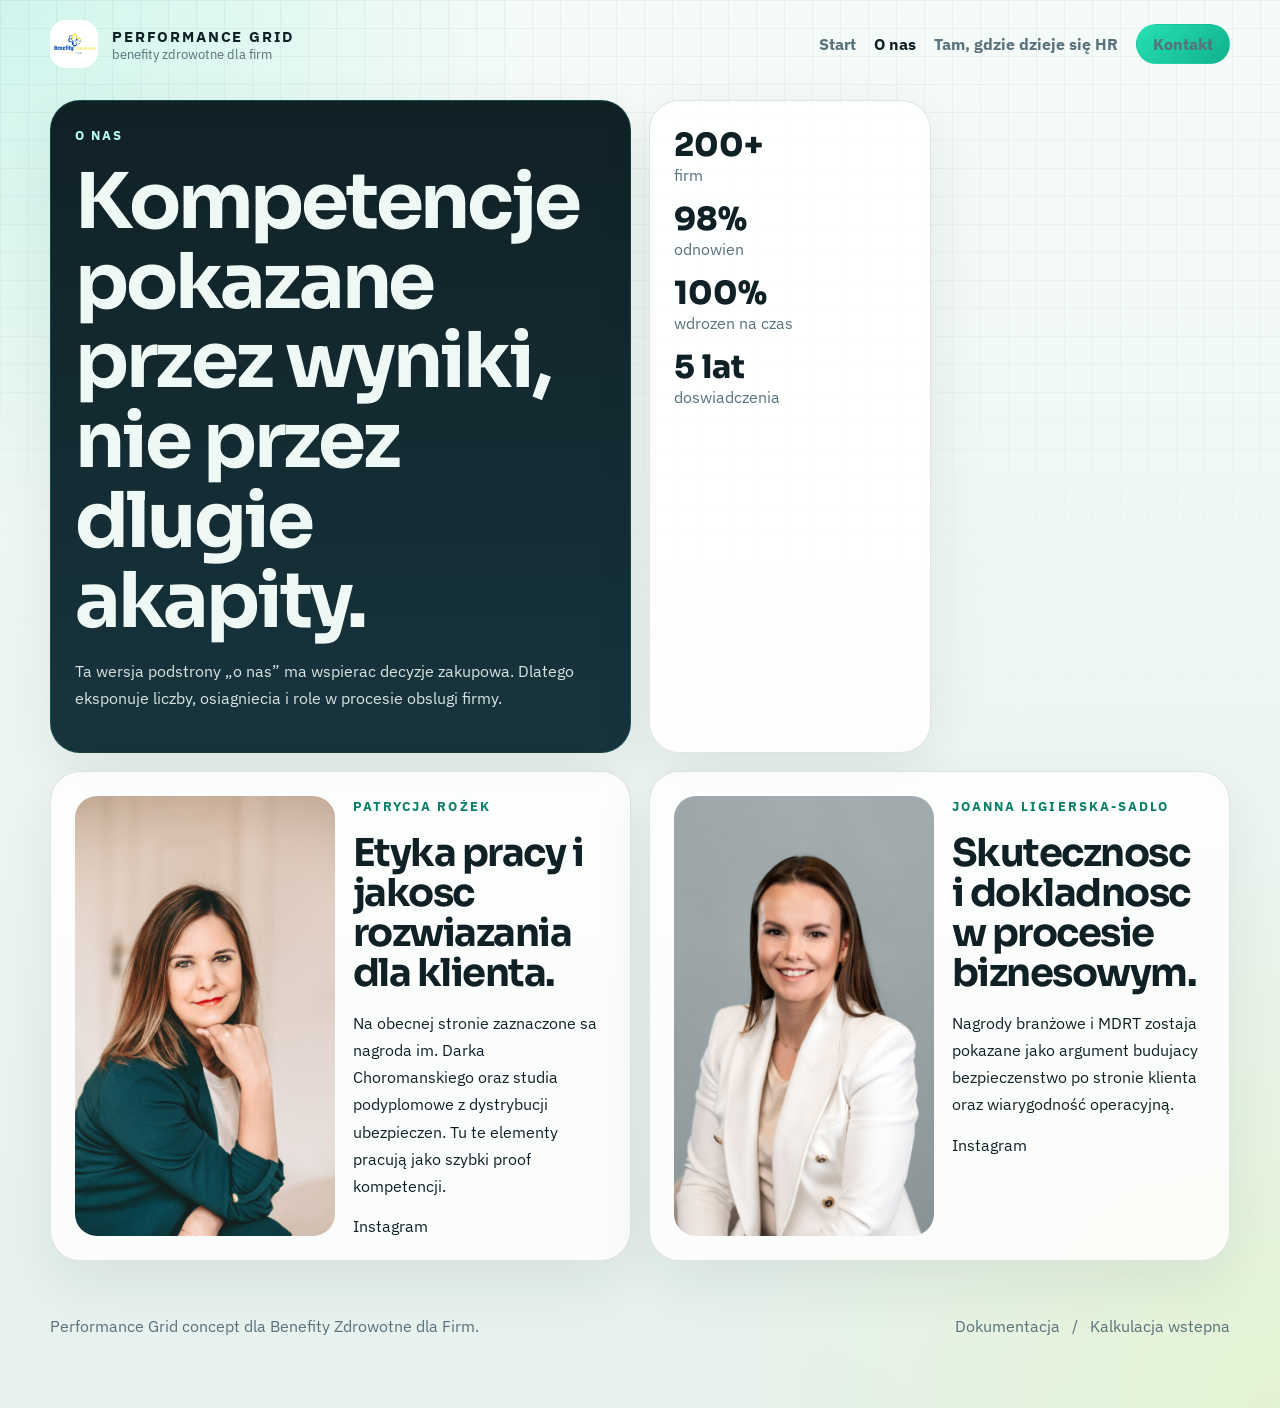
==== o-nas.html @ f8da9626 "Initial Performance Grid concept" ====
<!doctype html>
<html lang="pl">
<head>
  <meta charset="utf-8">
  <meta name="viewport" content="width=device-width, initial-scale=1">
  <title>O nas | Performance Grid</title>
  <meta name="description" content="Zespół pokazany przez pryzmat wyników, kompetencji i przewidywalnego procesu współpracy.">
  <link rel="preconnect" href="https://fonts.googleapis.com">
  <link rel="preconnect" href="https://fonts.gstatic.com" crossorigin>
  <link href="https://fonts.googleapis.com/css2?family=IBM+Plex+Sans:wght@400;500;600;700&family=Sora:wght@400;600;700;800&display=swap" rel="stylesheet">
  <link rel="stylesheet" href="styles.css">
</head>
<body class="theme-performance page-subpage">
  <header class="site-header">
    <a class="brand" href="index.html">
      <img src="assets/Projekt-bez-nazwy.png" alt="Benefity Zdrowotne dla Firm">
      <div>
        <strong>Performance Grid</strong>
        <span>benefity zdrowotne dla firm</span>
      </div>
    </a>
    <button class="nav-toggle" type="button" aria-expanded="false" aria-controls="site-nav">Menu</button>
    <nav class="site-nav" id="site-nav" aria-label="Główna nawigacja">
      <a href="index.html">Start</a>
      <a class="active" href="o-nas.html">O nas</a>
      <a href="tam-gdzie-dzieje-sie-hr.html">Tam, gdzie dzieje się HR</a>
      <a class="button button-small" href="index.html#kontakt">Kontakt</a>
    </nav>
  </header>

  <main>
    <section class="section layout-grid top-grid">
      <article class="panel panel-dark">
        <p class="eyebrow eyebrow-contrast">O nas</p>
        <h1>Kompetencje pokazane przez wyniki, nie przez dlugie akapity.</h1>
        <p>Ta wersja podstrony „o nas” ma wspierac decyzje zakupowa. Dlatego eksponuje liczby, osiagniecia i role w procesie obslugi firmy.</p>
      </article>
      <article class="panel panel-light proof-card">
        <dl>
          <div><dt>200+</dt><dd>firm</dd></div>
          <div><dt>98%</dt><dd>odnowien</dd></div>
          <div><dt>100%</dt><dd>wdrozen na czas</dd></div>
          <div><dt>5 lat</dt><dd>doswiadczenia</dd></div>
        </dl>
      </article>
    </section>

    <section class="section layout-grid team-grid">
      <article class="panel profile-panel">
        <img src="assets/patrycj-2-683x1024.jpg" alt="Patrycja Rożek">
        <div>
          <p class="eyebrow">Patrycja Rożek</p>
          <h2>Etyka pracy i jakosc rozwiazania dla klienta.</h2>
          <p>Na obecnej stronie zaznaczone sa nagroda im. Darka Choromanskiego oraz studia podyplomowe z dystrybucji ubezpieczen. Tu te elementy pracują jako szybki proof kompetencji.</p>
          <a href="https://www.instagram.com/agentkawartapoznania/" target="_blank" rel="noreferrer">Instagram</a>
        </div>
      </article>
      <article class="panel profile-panel">
        <img src="assets/0Z7A8146-682x1024.jpg" alt="Joanna Ligierska-Sadlo">
        <div>
          <p class="eyebrow">Joanna Ligierska-Sadlo</p>
          <h2>Skutecznosc i dokladnosc w procesie biznesowym.</h2>
          <p>Nagrody branżowe i MDRT zostaja pokazane jako argument budujacy bezpieczenstwo po stronie klienta oraz wiarygodność operacyjną.</p>
          <a href="https://www.instagram.com/na.wypadek.gdyby/" target="_blank" rel="noreferrer">Instagram</a>
        </div>
      </article>
    </section>
  </main>

  <footer class="site-footer">
    <p>Performance Grid concept dla Benefity Zdrowotne dla Firm.</p>
    <p><a href="docs/DOKUMENTACJA.md">Dokumentacja</a> <span>/</span> <a href="docs/KALKULACJA-WSTEPNA.md">Kalkulacja wstepna</a></p>
  </footer>

  <script src="script.js"></script>
</body>
</html>
---- styles.css ----
:root {
  --bg: #f0f6f4;
  --bg-2: #dfecea;
  --panel: rgba(255, 255, 255, 0.82);
  --panel-dark: #102126;
  --text: #102126;
  --text-soft: #58717a;
  --mint: #27e0b3;
  --mint-soft: #b8fff0;
  --lime: #d4ff5c;
  --line: rgba(16, 33, 38, 0.12);
  --radius-xl: 30px;
  --radius-lg: 22px;
  --radius-md: 16px;
  --container: min(1180px, calc(100vw - 40px));
}

* {
  box-sizing: border-box;
}

body {
  margin: 0;
  color: var(--text);
  font-family: "IBM Plex Sans", sans-serif;
  background:
    radial-gradient(circle at top left, rgba(39, 224, 179, 0.18), transparent 28%),
    radial-gradient(circle at bottom right, rgba(212, 255, 92, 0.18), transparent 30%),
    linear-gradient(180deg, #f5fbf9 0%, #e6f1ed 100%);
}

body::before {
  content: "";
  position: fixed;
  inset: 0;
  background-image: linear-gradient(rgba(16, 33, 38, 0.05) 1px, transparent 1px), linear-gradient(90deg, rgba(16, 33, 38, 0.05) 1px, transparent 1px);
  background-size: 28px 28px;
  mask-image: linear-gradient(180deg, black, transparent 80%);
  pointer-events: none;
}

img {
  display: block;
  max-width: 100%;
}

a {
  color: inherit;
  text-decoration: none;
}

p,
li {
  line-height: 1.7;
}

h1,
h2,
h3 {
  margin: 0;
  font-family: "Sora", sans-serif;
  line-height: 1.04;
  letter-spacing: -0.04em;
}

.site-header,
.site-footer,
.section {
  width: var(--container);
  margin-inline: auto;
  position: relative;
  z-index: 1;
}

.site-header {
  display: flex;
  align-items: center;
  justify-content: space-between;
  gap: 20px;
  padding: 20px 0 14px;
}

.brand {
  display: inline-flex;
  align-items: center;
  gap: 14px;
}

.brand img {
  width: 48px;
  height: 48px;
  border-radius: 16px;
}

.brand strong,
.brand span {
  display: block;
}

.brand strong {
  font-size: 0.96rem;
  letter-spacing: 0.12em;
  text-transform: uppercase;
}

.brand span {
  color: var(--text-soft);
  font-size: 0.82rem;
}

.site-nav {
  display: flex;
  gap: 18px;
  align-items: center;
}

.site-nav a {
  font-weight: 700;
  color: var(--text-soft);
}

.site-nav a.active,
.site-nav a:hover {
  color: var(--text);
}

.nav-toggle {
  display: none;
}

.button {
  display: inline-flex;
  align-items: center;
  justify-content: center;
  min-height: 50px;
  padding: 0 22px;
  border-radius: 999px;
  border: 1px solid transparent;
  background: linear-gradient(135deg, var(--mint) 0%, #10b18d 100%);
  color: #08231c;
  font-weight: 800;
}

.button-small {
  min-height: 40px;
  padding-inline: 16px;
}

.button-ghost {
  background: transparent;
  border-color: rgba(255, 255, 255, 0.2);
  color: #eaf7f3;
}

.layout-grid {
  display: grid;
  gap: 18px;
}

.hero-performance,
.proof-grid,
.roi-grid,
.steps-grid,
.promo-grid,
.contacts-grid,
.top-grid,
.team-grid,
.gallery-grid-wrap {
  grid-template-columns: repeat(4, minmax(0, 1fr));
}

.hero-performance {
  padding-top: 18px;
}

.hero-copy {
  grid-column: span 2;
  min-height: 360px;
}

.hero-proof,
.hero-photo,
.hero-note {
  min-height: 170px;
}

.hero-photo img,
.roi-visual img,
.profile-panel img,
.gallery-item {
  width: 100%;
  height: 100%;
  object-fit: cover;
}

.panel {
  padding: 24px;
  border-radius: var(--radius-xl);
  border: 1px solid var(--line);
  background: var(--panel);
  box-shadow: 0 20px 60px rgba(16, 33, 38, 0.08);
}

.panel-dark {
  background: linear-gradient(180deg, #102126 0%, #17343d 100%);
  color: #eef8f4;
  border-color: rgba(39, 224, 179, 0.16);
}

.panel-light {
  background: rgba(255, 255, 255, 0.9);
}

.panel-accent {
  background: linear-gradient(180deg, rgba(212, 255, 92, 0.9) 0%, rgba(184, 255, 240, 0.9) 100%);
}

.panel-image {
  padding: 0;
  overflow: hidden;
}

.eyebrow {
  margin: 0 0 16px;
  color: #0b7f67;
  font-size: 0.8rem;
  font-weight: 800;
  letter-spacing: 0.16em;
  text-transform: uppercase;
}

.eyebrow-contrast {
  color: var(--mint-soft);
}

.hero-copy h1,
.top-grid h1 {
  font-size: clamp(2.8rem, 6vw, 5.2rem);
  max-width: 11ch;
}

.hero-copy p,
.top-grid p:last-child {
  max-width: 64ch;
  color: inherit;
  opacity: 0.9;
}

.hero-actions {
  display: flex;
  flex-wrap: wrap;
  gap: 14px;
  margin-top: 28px;
}

.proof-label {
  margin: 0 0 12px;
  color: var(--text-soft);
  font-weight: 700;
  letter-spacing: 0.12em;
  text-transform: uppercase;
  font-size: 0.82rem;
}

.hero-proof dl,
.proof-card dl {
  display: grid;
  gap: 14px;
  margin: 0;
}

.hero-proof dt,
.proof-card dt {
  font-family: "Sora", sans-serif;
  font-size: 2rem;
  font-weight: 800;
}

.hero-proof dd,
.proof-card dd {
  margin: 0;
  color: var(--text-soft);
}

.section {
  padding-top: 18px;
}

.proof-grid > :first-child,
.roi-copy,
.section-head,
.top-grid > :first-child {
  grid-column: span 2;
}

.proof-grid h2,
.roi-copy h2,
.section-head h2,
.panel-accent h2,
.profile-panel h2 {
  font-size: clamp(1.7rem, 3vw, 3.2rem);
  max-width: 14ch;
}

.stat-card,
.step-card,
.contact-card {
  display: grid;
  gap: 12px;
}

.roi-copy ul {
  margin: 18px 0 0;
  padding-left: 20px;
}

.roi-visual {
  display: grid;
  gap: 16px;
}

.roi-visual img {
  min-height: 280px;
  border-radius: var(--radius-lg);
}

.step-card span {
  display: inline-flex;
  align-items: center;
  justify-content: center;
  width: 52px;
  height: 52px;
  border-radius: 16px;
  background: rgba(39, 224, 179, 0.14);
  color: #0b7f67;
  font-weight: 800;
}

.contact-card a {
  font-weight: 800;
}

.profile-panel {
  grid-column: span 2;
  display: grid;
  grid-template-columns: 260px 1fr;
  gap: 18px;
  align-items: stretch;
}

.profile-panel img {
  min-height: 320px;
  border-radius: var(--radius-lg);
}

.gallery-grid-wrap {
  gap: 16px;
}

.gallery-item {
  aspect-ratio: 1;
  padding: 0;
  overflow: hidden;
}

.site-footer {
  display: flex;
  justify-content: space-between;
  gap: 24px;
  padding: 36px 0 52px;
  color: var(--text-soft);
}

.site-footer span {
  margin-inline: 8px;
}

@media (max-width: 1080px) {
  .hero-performance,
  .proof-grid,
  .roi-grid,
  .steps-grid,
  .promo-grid,
  .contacts-grid,
  .top-grid,
  .team-grid,
  .gallery-grid-wrap {
    grid-template-columns: repeat(2, minmax(0, 1fr));
  }

  .hero-copy,
  .proof-grid > :first-child,
  .roi-copy,
  .section-head,
  .top-grid > :first-child,
  .profile-panel {
    grid-column: span 2;
  }
}

@media (max-width: 860px) {
  .site-header {
    flex-wrap: wrap;
  }

  .nav-toggle {
    display: inline-flex;
    align-items: center;
    justify-content: center;
    min-height: 44px;
    padding: 0 16px;
    border-radius: 999px;
    border: 1px solid var(--line);
    background: rgba(255, 255, 255, 0.8);
  }

  .site-nav {
    display: none;
    width: 100%;
    flex-direction: column;
    align-items: stretch;
  }

  .site-nav.is-open {
    display: flex;
  }

  .profile-panel {
    grid-template-columns: 1fr;
  }
}

@media (max-width: 640px) {
  .site-header,
  .site-footer,
  .section {
    width: min(100vw - 24px, var(--container));
  }

  .hero-performance,
  .proof-grid,
  .roi-grid,
  .steps-grid,
  .promo-grid,
  .contacts-grid,
  .top-grid,
  .team-grid,
  .gallery-grid-wrap {
    grid-template-columns: 1fr;
  }

  .hero-copy,
  .proof-grid > :first-child,
  .roi-copy,
  .section-head,
  .top-grid > :first-child,
  .profile-panel {
    grid-column: auto;
  }

  .panel {
    padding: 20px;
  }

  .site-footer {
    flex-direction: column;
  }
}
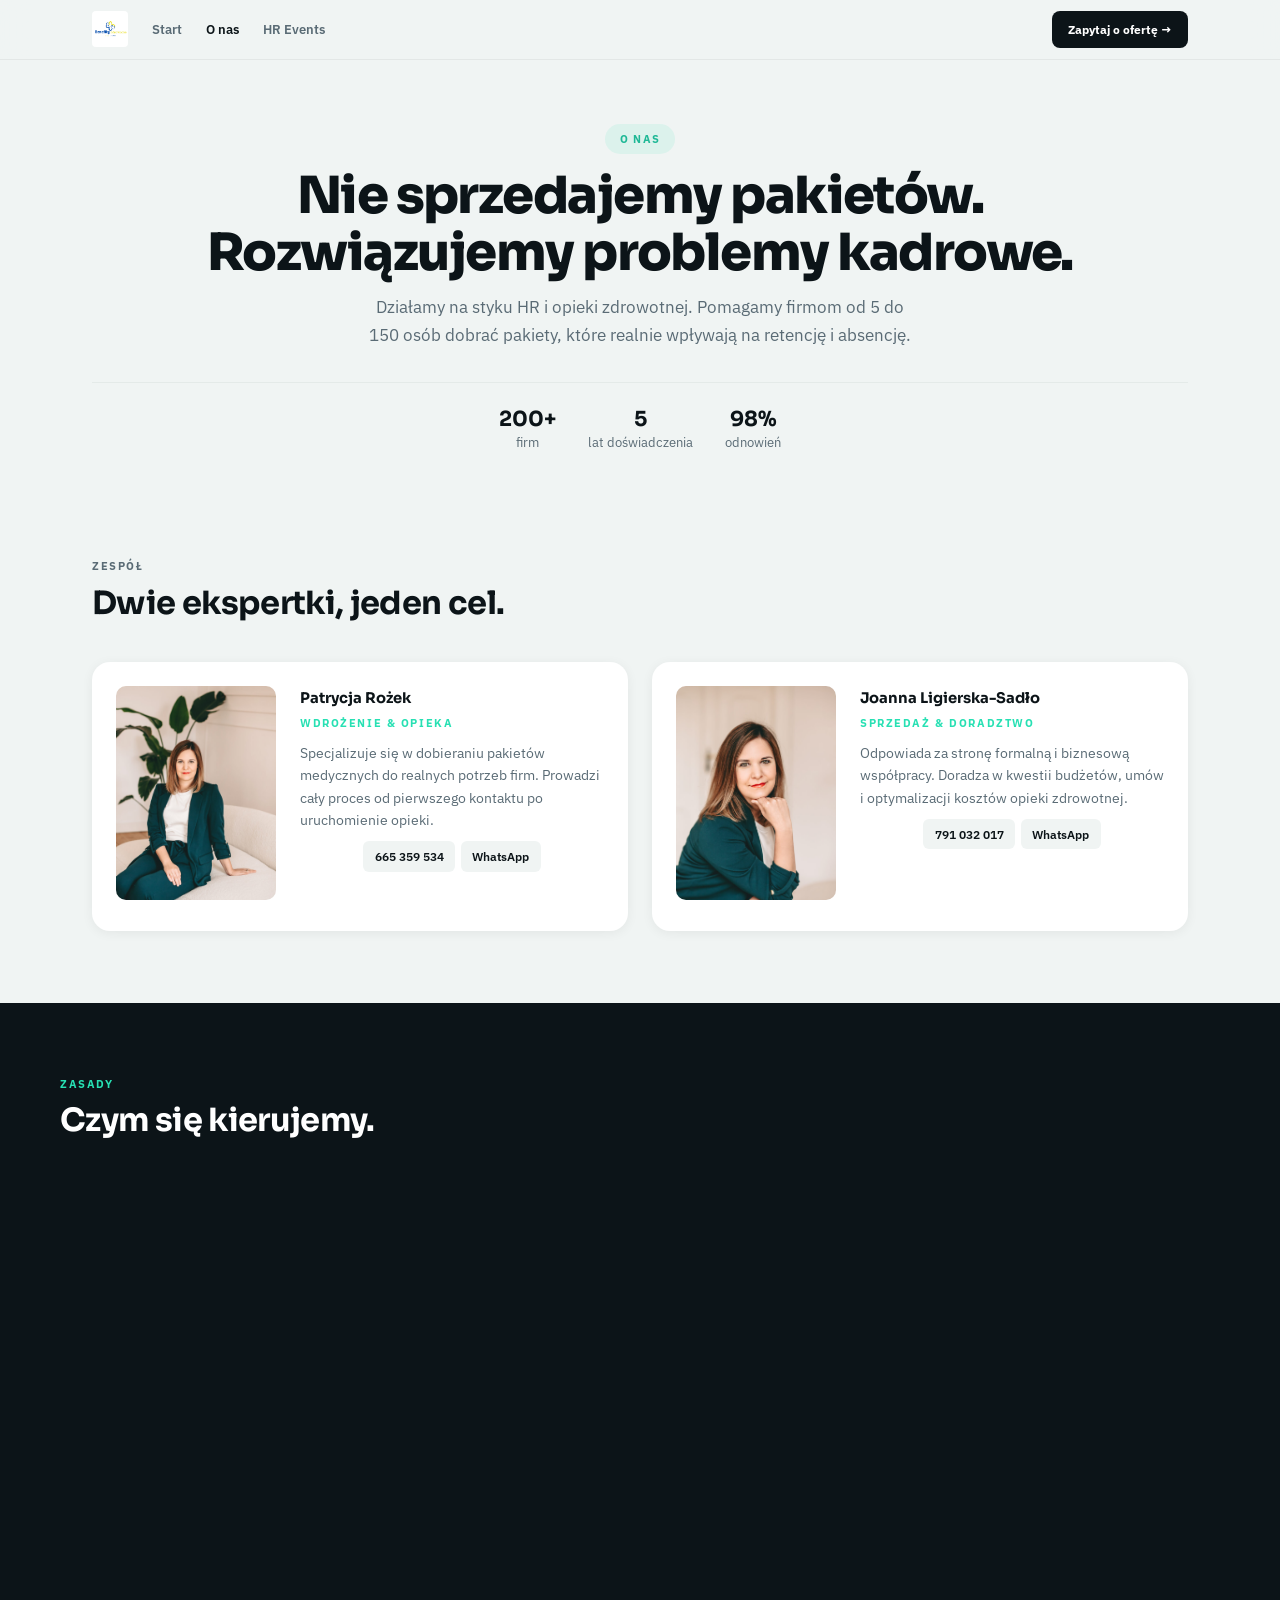
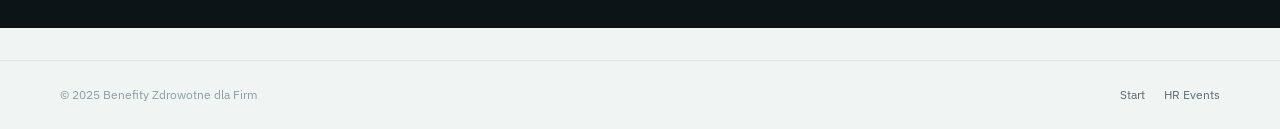
==== commit 6be181ec: "Kompletna przebudowa: perfekcyjny polski, animacje, nowy design" ====
--- a/o-nas.html
+++ b/o-nas.html
@@ -3,75 +3,113 @@
 <head>
   <meta charset="utf-8">
   <meta name="viewport" content="width=device-width, initial-scale=1">
-  <title>O nas | Performance Grid</title>
-  <meta name="description" content="Zespół pokazany przez pryzmat wyników, kompetencji i przewidywalnego procesu współpracy.">
+  <title>O nas — Benefity Zdrowotne dla Firm</title>
+  <meta name="description" content="Patrycja Rożek i Joanna Ligierska-Sadło — ekspertki, które pomagają firmom dobrać pakiety medyczne.">
+  <link rel="icon" href="assets/Projekt-bez-nazwy.png" type="image/png">
   <link rel="preconnect" href="https://fonts.googleapis.com">
   <link rel="preconnect" href="https://fonts.gstatic.com" crossorigin>
-  <link href="https://fonts.googleapis.com/css2?family=IBM+Plex+Sans:wght@400;500;600;700&family=Sora:wght@400;600;700;800&display=swap" rel="stylesheet">
+  <link href="https://fonts.googleapis.com/css2?family=Sora:wght@400;500;600;700;800&family=IBM+Plex+Sans:wght@400;500;600&display=swap" rel="stylesheet">
   <link rel="stylesheet" href="styles.css">
 </head>
-<body class="theme-performance page-subpage">
+<body>
+
   <header class="site-header">
-    <a class="brand" href="index.html">
-      <img src="assets/Projekt-bez-nazwy.png" alt="Benefity Zdrowotne dla Firm">
-      <div>
-        <strong>Performance Grid</strong>
-        <span>benefity zdrowotne dla firm</span>
-      </div>
-    </a>
-    <button class="nav-toggle" type="button" aria-expanded="false" aria-controls="site-nav">Menu</button>
-    <nav class="site-nav" id="site-nav" aria-label="Główna nawigacja">
-      <a href="index.html">Start</a>
-      <a class="active" href="o-nas.html">O nas</a>
-      <a href="tam-gdzie-dzieje-sie-hr.html">Tam, gdzie dzieje się HR</a>
-      <a class="button button-small" href="index.html#kontakt">Kontakt</a>
-    </nav>
+    <div class="header-inner">
+      <a class="brand" href="index.html"><img src="assets/Projekt-bez-nazwy.png" alt="Benefity Zdrowotne" width="36" height="36"></a>
+      <nav class="site-nav" id="site-nav">
+        <a href="index.html">Start</a>
+        <a href="o-nas.html" class="active">O nas</a>
+        <a href="tam-gdzie-dzieje-sie-hr.html">HR Events</a>
+      </nav>
+      <a class="header-cta" href="index.html#kontakt">Zapytaj o ofertę →</a>
+      <button class="nav-toggle" type="button" aria-expanded="false" aria-label="Menu">
+        <svg width="24" height="24" viewBox="0 0 24 24" fill="none" stroke="currentColor" stroke-width="2"><line x1="3" y1="6" x2="21" y2="6"/><line x1="3" y1="12" x2="21" y2="12"/><line x1="3" y1="18" x2="21" y2="18"/></svg>
+      </button>
+    </div>
   </header>
 
   <main>
-    <section class="section layout-grid top-grid">
-      <article class="panel panel-dark">
-        <p class="eyebrow eyebrow-contrast">O nas</p>
-        <h1>Kompetencje pokazane przez wyniki, nie przez dlugie akapity.</h1>
-        <p>Ta wersja podstrony „o nas” ma wspierac decyzje zakupowa. Dlatego eksponuje liczby, osiagniecia i role w procesie obslugi firmy.</p>
-      </article>
-      <article class="panel panel-light proof-card">
-        <dl>
-          <div><dt>200+</dt><dd>firm</dd></div>
-          <div><dt>98%</dt><dd>odnowien</dd></div>
-          <div><dt>100%</dt><dd>wdrozen na czas</dd></div>
-          <div><dt>5 lat</dt><dd>doswiadczenia</dd></div>
-        </dl>
-      </article>
+    <section class="page-hero reveal">
+      <div class="badge">O nas</div>
+      <h1>Nie sprzedajemy pakietów.<br>Rozwiązujemy problemy kadrowe.</h1>
+      <p>Działamy na styku HR i opieki zdrowotnej. Pomagamy firmom od 5 do 150 osób dobrać pakiety, które realnie wpływają na retencję i absencję.</p>
+      <div class="trust-row trust-row--centered">
+        <div class="trust-item"><strong>200+</strong> firm</div>
+        <div class="trust-item"><strong>5</strong> lat doświadczenia</div>
+        <div class="trust-item"><strong>98%</strong> odnowień</div>
+      </div>
     </section>
 
-    <section class="section layout-grid team-grid">
-      <article class="panel profile-panel">
-        <img src="assets/patrycj-2-683x1024.jpg" alt="Patrycja Rożek">
-        <div>
-          <p class="eyebrow">Patrycja Rożek</p>
-          <h2>Etyka pracy i jakosc rozwiazania dla klienta.</h2>
-          <p>Na obecnej stronie zaznaczone sa nagroda im. Darka Choromanskiego oraz studia podyplomowe z dystrybucji ubezpieczen. Tu te elementy pracują jako szybki proof kompetencji.</p>
-          <a href="https://www.instagram.com/agentkawartapoznania/" target="_blank" rel="noreferrer">Instagram</a>
-        </div>
-      </article>
-      <article class="panel profile-panel">
-        <img src="assets/0Z7A8146-682x1024.jpg" alt="Joanna Ligierska-Sadlo">
-        <div>
-          <p class="eyebrow">Joanna Ligierska-Sadlo</p>
-          <h2>Skutecznosc i dokladnosc w procesie biznesowym.</h2>
-          <p>Nagrody branżowe i MDRT zostaja pokazane jako argument budujacy bezpieczenstwo po stronie klienta oraz wiarygodność operacyjną.</p>
-          <a href="https://www.instagram.com/na.wypadek.gdyby/" target="_blank" rel="noreferrer">Instagram</a>
-        </div>
-      </article>
+    <section class="section">
+      <div class="section-top reveal">
+        <div class="label">Zespół</div>
+        <h2>Dwie ekspertki, jeden cel.</h2>
+      </div>
+      <div class="team-grid reveal">
+        <article class="team-card">
+          <div class="team-img"><img src="assets/patrycja-1-768x1152.jpg" alt="Patrycja Rożek" loading="lazy"></div>
+          <div class="team-body">
+            <h3>Patrycja Rożek</h3>
+            <div class="label label--mint">Wdrożenie &amp; opieka</div>
+            <p>Specjalizuje się w dobieraniu pakietów medycznych do realnych potrzeb firm. Prowadzi cały proces od pierwszego kontaktu po uruchomienie opieki.</p>
+            <div class="c-links">
+              <a href="tel:+48665359534">665 359 534</a>
+              <a href="https://wa.me/48665359534">WhatsApp</a>
+            </div>
+          </div>
+        </article>
+        <article class="team-card">
+          <div class="team-img"><img src="assets/patrycj-2-683x1024.jpg" alt="Joanna Ligierska-Sadło" loading="lazy"></div>
+          <div class="team-body">
+            <h3>Joanna Ligierska-Sadło</h3>
+            <div class="label label--mint">Sprzedaż &amp; doradztwo</div>
+            <p>Odpowiada za stronę formalną i biznesową współpracy. Doradza w kwestii budżetów, umów i optymalizacji kosztów opieki zdrowotnej.</p>
+            <div class="c-links">
+              <a href="tel:+48791032017">791 032 017</a>
+              <a href="https://wa.me/48791032017">WhatsApp</a>
+            </div>
+          </div>
+        </article>
+      </div>
+    </section>
+
+    <section class="section section--dark">
+      <div class="section-top reveal">
+        <div class="label label--mint">Zasady</div>
+        <h2>Czym się kierujemy.</h2>
+      </div>
+      <div class="panel-grid reveal">
+        <article class="panel panel--outline">
+          <div class="panel-num">01</div>
+          <h3>Uczciwa rekomendacja</h3>
+          <p>Nie sprzedajemy tego, co daje nam najwyższą prowizję. Rekomendujemy to, co pasuje.</p>
+        </article>
+        <article class="panel panel--outline">
+          <div class="panel-num">02</div>
+          <h3>Pełna przejrzystość</h3>
+          <p>Klient wie, ile kosztuje pakiet, co zawiera i jakie są warunki rezygnacji.</p>
+        </article>
+        <article class="panel panel--outline">
+          <div class="panel-num">03</div>
+          <h3>Wsparcie po wdrożeniu</h3>
+          <p>Nie znikamy po podpisaniu umowy. Pomagamy od onboardingu po roczne odnowienie.</p>
+        </article>
+        <article class="panel panel--outline">
+          <div class="panel-num">04</div>
+          <h3>Szybkość</h3>
+          <p>Ofertę dostaniesz w ciągu 24 godzin. Wdrożenie zamykamy w dniach.</p>
+        </article>
+      </div>
     </section>
   </main>
 
   <footer class="site-footer">
-    <p>Performance Grid concept dla Benefity Zdrowotne dla Firm.</p>
-    <p><a href="docs/DOKUMENTACJA.md">Dokumentacja</a> <span>/</span> <a href="docs/KALKULACJA-WSTEPNA.md">Kalkulacja wstepna</a></p>
+    <div class="footer-inner">
+      <p>&copy; 2025 Benefity Zdrowotne dla Firm</p>
+      <nav><a href="index.html">Start</a><a href="tam-gdzie-dzieje-sie-hr.html">HR Events</a></nav>
+    </div>
   </footer>
 
   <script src="script.js"></script>
 </body>
-</html>+</html>
--- a/styles.css
+++ b/styles.css
@@ -1,468 +1,207 @@
+/* ── Performance Grid — Design System ────────────────── */
 :root {
-  --bg: #f0f6f4;
-  --bg-2: #dfecea;
-  --panel: rgba(255, 255, 255, 0.82);
-  --panel-dark: #102126;
-  --text: #102126;
-  --text-soft: #58717a;
-  --mint: #27e0b3;
-  --mint-soft: #b8fff0;
-  --lime: #d4ff5c;
-  --line: rgba(16, 33, 38, 0.12);
-  --radius-xl: 30px;
-  --radius-lg: 22px;
-  --radius-md: 16px;
-  --container: min(1180px, calc(100vw - 40px));
+  --dark:     #0c1418;
+  --dark-2:   #141e24;
+  --dark-3:   #1c2930;
+  --panel:    #1a252c;
+  --mint:     #27e0b3;
+  --mint-d:   #1fb896;
+  --lime:     #d4ff5c;
+  --light:    #f0f4f3;
+  --light-2:  #e4eae8;
+  --white:    #ffffff;
+  --ink:      #0c1418;
+  --ink-mid:  #5a6b75;
+  --ink-soft: #8a9da8;
+  --radius:   10px;
+  --radius-lg:18px;
+  --shadow:   0 2px 12px rgba(0,0,0,.06);
+  --shadow-lg:0 8px 32px rgba(0,0,0,.1);
+  --font-head:'Sora', system-ui, sans-serif;
+  --font-body:'IBM Plex Sans', system-ui, sans-serif;
+  --ease: cubic-bezier(.25,1,.5,1);
+  --max-w: 1160px;
 }
-
-* {
-  box-sizing: border-box;
+*,*::before,*::after{box-sizing:border-box;margin:0;padding:0;}
+html{scroll-behavior:smooth;font-size:16px;}
+body{font-family:var(--font-body);color:var(--ink);background:var(--light);line-height:1.65;-webkit-font-smoothing:antialiased;}
+
+/* ── Reveals ─────────────────────────────────── */
+.reveal{opacity:0;transform:translateY(24px);transition:opacity .6s var(--ease),transform .6s var(--ease);}
+.reveal.is-visible{opacity:1;transform:none;}
+.reveal-delay-1{transition-delay:.12s;}
+
+/* ── Header ──────────────────────────────────── */
+.site-header{position:sticky;top:0;z-index:100;background:rgba(240,244,243,.88);backdrop-filter:blur(14px);border-bottom:1px solid rgba(0,0,0,.05);}
+.header-inner{display:flex;align-items:center;gap:1.5rem;max-width:var(--max-w);margin:0 auto;padding:.7rem 2rem;}
+.brand img{display:block;border-radius:4px;}
+.site-nav{display:flex;gap:1.5rem;margin-right:auto;}
+.site-nav a{font-size:.8rem;font-weight:600;color:var(--ink-mid);text-decoration:none;transition:color .2s;}
+.site-nav a:hover,.site-nav a.active{color:var(--ink);}
+.header-cta{font-size:.78rem;font-weight:700;color:var(--white);background:var(--ink);padding:.5rem 1rem;border-radius:8px;text-decoration:none;white-space:nowrap;transition:background .2s,transform .2s;}
+.header-cta:hover{background:var(--mint-d);color:var(--dark);transform:translateY(-1px);}
+.nav-toggle{display:none;background:none;border:none;cursor:pointer;color:var(--ink);}
+
+/* ── Buttons ─────────────────────────────────── */
+.btn{display:inline-flex;align-items:center;gap:.4rem;font-family:var(--font-head);font-weight:700;font-size:.82rem;text-decoration:none;padding:.75rem 1.5rem;border-radius:8px;border:none;cursor:pointer;transition:all .25s var(--ease);}
+.btn-accent{background:var(--mint);color:var(--dark);}
+.btn-accent:hover{background:var(--lime);transform:translateY(-2px);box-shadow:0 4px 16px rgba(39,224,179,.3);}
+.btn-secondary{background:var(--white);color:var(--ink);border:1.5px solid var(--light-2);}
+.btn-secondary:hover{border-color:var(--mint);transform:translateY(-2px);}
+.btn-lg{padding:1rem 2rem;font-size:.9rem;}
+
+/* ── Typography ──────────────────────────────── */
+.badge{display:inline-block;font-size:.7rem;font-weight:700;text-transform:uppercase;letter-spacing:.12em;color:var(--mint-d);background:rgba(39,224,179,.1);padding:.35rem .9rem;border-radius:20px;margin-bottom:.8rem;}
+.label{font-size:.7rem;font-weight:700;text-transform:uppercase;letter-spacing:.14em;color:var(--ink-mid);margin-bottom:.5rem;}
+.label--mint{color:var(--mint);}
+h1{font-family:var(--font-head);font-weight:800;font-size:clamp(2rem,5vw,3.2rem);line-height:1.12;letter-spacing:-.03em;}
+h2{font-family:var(--font-head);font-weight:700;font-size:clamp(1.4rem,3.2vw,2rem);line-height:1.2;letter-spacing:-.02em;}
+h3{font-family:var(--font-head);font-weight:700;font-size:.92rem;}
+
+/* ── Section ─────────────────────────────────── */
+.section{max-width:var(--max-w);margin:0 auto;padding:4.5rem 2rem;}
+.section--dark{background:var(--dark);max-width:100%;color:var(--light);}
+.section--dark > *{max-width:var(--max-w);margin-left:auto;margin-right:auto;}
+.section--dark h2{color:var(--white);}
+.section--dark h3{color:var(--white);}
+.section--dark p{color:var(--ink-soft);}
+.section-top{margin-bottom:2.5rem;}
+.section-top h2{margin-top:.3rem;}
+
+/* ── Hero ────────────────────────────────────── */
+.hero{max-width:var(--max-w);margin:0 auto;padding:3rem 2rem 2rem;}
+.hero-grid{display:grid;grid-template-columns:1fr 1fr;gap:3rem;align-items:center;}
+.hero-content p{font-size:1.05rem;color:var(--ink-mid);max-width:480px;margin:.5rem 0 0;}
+.hero-ctas{display:flex;flex-wrap:wrap;gap:.8rem;margin-top:1.8rem;}
+.trust-row{display:flex;gap:2rem;margin-top:2rem;padding-top:1.5rem;border-top:1px solid var(--light-2);}
+.trust-row--centered{justify-content:center;}
+.trust-item{font-size:.82rem;color:var(--ink-mid);}
+.trust-item strong{font-family:var(--font-head);font-size:1.3rem;color:var(--ink);display:block;line-height:1.2;}
+.hero-visual{position:relative;display:flex;gap:.8rem;}
+.hero-card{overflow:hidden;border-radius:var(--radius-lg);box-shadow:var(--shadow-lg);}
+.hero-card img{display:block;width:100%;height:100%;object-fit:cover;}
+.hero-card--main{flex:1;max-height:420px;}
+.hero-card--float{flex:.6;max-height:340px;margin-top:3rem;}
+.hero-stat{position:absolute;bottom:-1rem;right:1rem;background:var(--dark);color:var(--mint);padding:.8rem 1.2rem;border-radius:var(--radius);text-align:center;box-shadow:var(--shadow-lg);}
+.hero-stat span{font-family:var(--font-head);font-weight:800;font-size:1.6rem;display:block;}
+.hero-stat small{font-size:.65rem;color:var(--ink-soft);display:block;margin-top:.15rem;}
+
+/* ── Page hero ───────────────────────────────── */
+.page-hero{max-width:var(--max-w);margin:0 auto;padding:4rem 2rem 2rem;text-align:center;}
+.page-hero p{font-size:1.05rem;color:var(--ink-mid);max-width:560px;margin:.8rem auto 0;}
+
+/* ── Panel grid ──────────────────────────────── */
+.panel-grid{display:grid;grid-template-columns:repeat(2,1fr);gap:1rem;}
+.panel{padding:2rem;border-radius:var(--radius);background:var(--white);box-shadow:var(--shadow);transition:transform .3s var(--ease),box-shadow .3s var(--ease);}
+.panel:hover{transform:translateY(-3px);box-shadow:var(--shadow-lg);}
+.panel--accent{background:var(--mint);color:var(--dark);}
+.panel--accent .panel-num{color:rgba(0,0,0,.15);}
+.panel--accent p{color:rgba(12,20,24,.7);}
+.panel--dark{background:var(--dark);color:var(--white);}
+.panel--dark .panel-num{color:var(--mint);opacity:.3;}
+.panel--dark p{color:var(--ink-soft);}
+.panel--outline{background:transparent;border:1px solid rgba(255,255,255,.12);color:var(--light);}
+.panel--outline .panel-num{color:var(--mint);opacity:.3;}
+.panel--outline p{color:var(--ink-soft);}
+.panel--outline:hover{border-color:var(--mint);background:rgba(39,224,179,.04);}
+.panel-num{font-family:var(--font-head);font-size:2rem;font-weight:800;color:var(--light-2);line-height:1;}
+.panel h3{margin:.5rem 0 .3rem;}
+.panel p{font-size:.88rem;color:var(--ink-mid);line-height:1.6;}
+
+/* ── Benefit cards ───────────────────────────── */
+.benefit-cards{display:grid;grid-template-columns:repeat(3,1fr);gap:1rem;}
+.benefit-card{padding:2rem;background:var(--dark-2);border-radius:var(--radius);border:1px solid rgba(255,255,255,.06);transition:border-color .3s,transform .3s var(--ease);}
+.benefit-card:hover{border-color:var(--mint);transform:translateY(-3px);}
+.benefit-icon{font-size:1.6rem;margin-bottom:.8rem;color:var(--mint);}
+.benefit-card h3{color:var(--white);margin-bottom:.4rem;}
+.benefit-card p{font-size:.88rem;color:var(--ink-soft);line-height:1.6;}
+
+/* ── Stat highlight ──────────────────────────── */
+.stat-highlight{display:flex;align-items:center;gap:2rem;margin-top:3rem;padding:2rem;background:var(--dark-2);border-radius:var(--radius-lg);border-left:4px solid var(--mint);}
+.stat-big{font-family:var(--font-head);font-size:3.5rem;font-weight:800;color:var(--mint);line-height:1;flex-shrink:0;}
+.stat-highlight p{font-size:.9rem;color:var(--ink-soft);line-height:1.6;}
+.stat-highlight span{font-size:.75rem;opacity:.5;display:block;margin-top:.3rem;}
+
+/* ── Process steps ───────────────────────────── */
+.process-steps{display:flex;gap:0;position:relative;}
+.p-step{flex:1;display:flex;flex-direction:column;align-items:flex-start;position:relative;padding:2rem 1.5rem 0 0;}
+.p-step-line{position:absolute;top:8px;left:0;right:0;height:2px;background:var(--light-2);}
+.p-step-dot{width:16px;height:16px;border-radius:50%;background:var(--mint);border:3px solid var(--light);position:relative;z-index:1;flex-shrink:0;}
+.p-step-content{margin-top:1rem;}
+.p-step h3{margin-bottom:.3rem;}
+.p-step p{font-size:.88rem;color:var(--ink-mid);line-height:1.6;}
+
+/* ── Promo banner ────────────────────────────── */
+.promo-banner{background:var(--dark);padding:3.5rem 2rem;}
+.promo-inner{max-width:var(--max-w);margin:0 auto;display:flex;align-items:center;justify-content:space-between;gap:2rem;}
+.promo-text h2{color:var(--white);margin:.3rem 0 .4rem;}
+.promo-text p{color:var(--ink-soft);}
+
+/* ── Contact ─────────────────────────────────── */
+.contact-row{display:grid;grid-template-columns:repeat(3,1fr);gap:1rem;}
+.c-card{background:var(--white);border-radius:var(--radius-lg);padding:2rem;text-align:center;box-shadow:var(--shadow);transition:transform .3s var(--ease);}
+.c-card:hover{transform:translateY(-3px);}
+.c-card--primary{border:2px solid var(--mint);}
+.c-card img{width:72px;height:72px;border-radius:50%;object-fit:cover;margin-bottom:.8rem;box-shadow:var(--shadow);}
+.c-card h3{margin-bottom:.2rem;font-size:.9rem;}
+.c-card > p{font-size:.78rem;color:var(--ink-mid);margin-bottom:.8rem;}
+.c-links{display:flex;flex-wrap:wrap;gap:.4rem;justify-content:center;}
+.c-links a{font-size:.72rem;font-weight:600;color:var(--ink);background:var(--light);padding:.35rem .7rem;border-radius:6px;text-decoration:none;transition:all .2s;}
+.c-links a:hover{background:var(--mint);color:var(--dark);}
+.c-card--email{display:flex;flex-direction:column;justify-content:center;background:var(--dark);color:var(--white);}
+.c-card--email h3{color:var(--white);}
+.email-addr{font-weight:600;color:var(--mint)!important;font-size:.9rem!important;word-break:break-all;}
+
+/* ── Team (o-nas) ────────────────────────────── */
+.team-grid{display:grid;grid-template-columns:1fr 1fr;gap:1.5rem;}
+.team-card{display:grid;grid-template-columns:160px 1fr;gap:1.5rem;padding:1.5rem;background:var(--white);border-radius:var(--radius-lg);box-shadow:var(--shadow);transition:transform .3s var(--ease);}
+.team-card:hover{transform:translateY(-3px);}
+.team-img img{width:100%;border-radius:var(--radius);object-fit:cover;aspect-ratio:3/4;}
+.team-body h3{margin-bottom:.2rem;}
+.team-body p{font-size:.88rem;color:var(--ink-mid);line-height:1.6;margin:.6rem 0;}
+
+/* ── Photo grid (HR page) ────────────────────── */
+.photo-grid{display:grid;grid-template-columns:repeat(3,1fr);gap:.8rem;}
+.photo{overflow:hidden;border-radius:var(--radius);background:var(--light-2);}
+.photo--large{grid-column:span 2;}
+.photo img{width:100%;height:100%;object-fit:cover;aspect-ratio:4/3;transition:transform .4s var(--ease);}
+.photo:hover img{transform:scale(1.03);}
+
+/* ── Footer ──────────────────────────────────── */
+.site-footer{border-top:1px solid rgba(0,0,0,.06);padding:1.5rem 2rem;margin-top:2rem;}
+.footer-inner{max-width:var(--max-w);margin:0 auto;display:flex;justify-content:space-between;align-items:center;}
+.footer-inner p{font-size:.75rem;color:var(--ink-soft);}
+.footer-inner nav{display:flex;gap:1.2rem;}
+.footer-inner nav a{font-size:.75rem;color:var(--ink-mid);text-decoration:none;transition:color .2s;}
+.footer-inner nav a:hover{color:var(--ink);}
+
+/* ── Responsive ──────────────────────────────── */
+@media(max-width:900px){
+  .hero-grid{grid-template-columns:1fr;text-align:center;}
+  .hero-content p{margin-left:auto;margin-right:auto;}
+  .hero-ctas{justify-content:center;}
+  .trust-row{justify-content:center;}
+  .hero-visual{justify-content:center;max-height:300px;}
+  .panel-grid{grid-template-columns:1fr;}
+  .benefit-cards{grid-template-columns:1fr;}
+  .process-steps{flex-direction:column;}
+  .p-step-line{display:none;}
+  .stat-highlight{flex-direction:column;text-align:center;}
+  .contact-row{grid-template-columns:1fr;}
+  .team-grid{grid-template-columns:1fr;}
+  .team-card{grid-template-columns:120px 1fr;}
+  .promo-inner{flex-direction:column;text-align:center;}
+  .photo-grid{grid-template-columns:1fr 1fr;}
+  .photo--large{grid-column:auto;}
 }
-
-body {
-  margin: 0;
-  color: var(--text);
-  font-family: "IBM Plex Sans", sans-serif;
-  background:
-    radial-gradient(circle at top left, rgba(39, 224, 179, 0.18), transparent 28%),
-    radial-gradient(circle at bottom right, rgba(212, 255, 92, 0.18), transparent 30%),
-    linear-gradient(180deg, #f5fbf9 0%, #e6f1ed 100%);
+@media(max-width:640px){
+  .nav-toggle{display:block;}
+  .site-nav{display:none;position:absolute;top:100%;left:0;right:0;background:var(--light);flex-direction:column;padding:1rem 2rem;gap:.6rem;border-bottom:1px solid rgba(0,0,0,.06);box-shadow:var(--shadow);}
+  .site-nav.is-open{display:flex;}
+  .header-cta{display:none;}
+  .hero{padding:2rem 1.25rem;}
+  .section{padding:3rem 1.25rem;}
+  .team-card{grid-template-columns:1fr;text-align:center;}
+  .team-img img{max-width:150px;margin:0 auto;}
+  .photo-grid{grid-template-columns:1fr;}
 }
-
-body::before {
-  content: "";
-  position: fixed;
-  inset: 0;
-  background-image: linear-gradient(rgba(16, 33, 38, 0.05) 1px, transparent 1px), linear-gradient(90deg, rgba(16, 33, 38, 0.05) 1px, transparent 1px);
-  background-size: 28px 28px;
-  mask-image: linear-gradient(180deg, black, transparent 80%);
-  pointer-events: none;
-}
-
-img {
-  display: block;
-  max-width: 100%;
-}
-
-a {
-  color: inherit;
-  text-decoration: none;
-}
-
-p,
-li {
-  line-height: 1.7;
-}
-
-h1,
-h2,
-h3 {
-  margin: 0;
-  font-family: "Sora", sans-serif;
-  line-height: 1.04;
-  letter-spacing: -0.04em;
-}
-
-.site-header,
-.site-footer,
-.section {
-  width: var(--container);
-  margin-inline: auto;
-  position: relative;
-  z-index: 1;
-}
-
-.site-header {
-  display: flex;
-  align-items: center;
-  justify-content: space-between;
-  gap: 20px;
-  padding: 20px 0 14px;
-}
-
-.brand {
-  display: inline-flex;
-  align-items: center;
-  gap: 14px;
-}
-
-.brand img {
-  width: 48px;
-  height: 48px;
-  border-radius: 16px;
-}
-
-.brand strong,
-.brand span {
-  display: block;
-}
-
-.brand strong {
-  font-size: 0.96rem;
-  letter-spacing: 0.12em;
-  text-transform: uppercase;
-}
-
-.brand span {
-  color: var(--text-soft);
-  font-size: 0.82rem;
-}
-
-.site-nav {
-  display: flex;
-  gap: 18px;
-  align-items: center;
-}
-
-.site-nav a {
-  font-weight: 700;
-  color: var(--text-soft);
-}
-
-.site-nav a.active,
-.site-nav a:hover {
-  color: var(--text);
-}
-
-.nav-toggle {
-  display: none;
-}
-
-.button {
-  display: inline-flex;
-  align-items: center;
-  justify-content: center;
-  min-height: 50px;
-  padding: 0 22px;
-  border-radius: 999px;
-  border: 1px solid transparent;
-  background: linear-gradient(135deg, var(--mint) 0%, #10b18d 100%);
-  color: #08231c;
-  font-weight: 800;
-}
-
-.button-small {
-  min-height: 40px;
-  padding-inline: 16px;
-}
-
-.button-ghost {
-  background: transparent;
-  border-color: rgba(255, 255, 255, 0.2);
-  color: #eaf7f3;
-}
-
-.layout-grid {
-  display: grid;
-  gap: 18px;
-}
-
-.hero-performance,
-.proof-grid,
-.roi-grid,
-.steps-grid,
-.promo-grid,
-.contacts-grid,
-.top-grid,
-.team-grid,
-.gallery-grid-wrap {
-  grid-template-columns: repeat(4, minmax(0, 1fr));
-}
-
-.hero-performance {
-  padding-top: 18px;
-}
-
-.hero-copy {
-  grid-column: span 2;
-  min-height: 360px;
-}
-
-.hero-proof,
-.hero-photo,
-.hero-note {
-  min-height: 170px;
-}
-
-.hero-photo img,
-.roi-visual img,
-.profile-panel img,
-.gallery-item {
-  width: 100%;
-  height: 100%;
-  object-fit: cover;
-}
-
-.panel {
-  padding: 24px;
-  border-radius: var(--radius-xl);
-  border: 1px solid var(--line);
-  background: var(--panel);
-  box-shadow: 0 20px 60px rgba(16, 33, 38, 0.08);
-}
-
-.panel-dark {
-  background: linear-gradient(180deg, #102126 0%, #17343d 100%);
-  color: #eef8f4;
-  border-color: rgba(39, 224, 179, 0.16);
-}
-
-.panel-light {
-  background: rgba(255, 255, 255, 0.9);
-}
-
-.panel-accent {
-  background: linear-gradient(180deg, rgba(212, 255, 92, 0.9) 0%, rgba(184, 255, 240, 0.9) 100%);
-}
-
-.panel-image {
-  padding: 0;
-  overflow: hidden;
-}
-
-.eyebrow {
-  margin: 0 0 16px;
-  color: #0b7f67;
-  font-size: 0.8rem;
-  font-weight: 800;
-  letter-spacing: 0.16em;
-  text-transform: uppercase;
-}
-
-.eyebrow-contrast {
-  color: var(--mint-soft);
-}
-
-.hero-copy h1,
-.top-grid h1 {
-  font-size: clamp(2.8rem, 6vw, 5.2rem);
-  max-width: 11ch;
-}
-
-.hero-copy p,
-.top-grid p:last-child {
-  max-width: 64ch;
-  color: inherit;
-  opacity: 0.9;
-}
-
-.hero-actions {
-  display: flex;
-  flex-wrap: wrap;
-  gap: 14px;
-  margin-top: 28px;
-}
-
-.proof-label {
-  margin: 0 0 12px;
-  color: var(--text-soft);
-  font-weight: 700;
-  letter-spacing: 0.12em;
-  text-transform: uppercase;
-  font-size: 0.82rem;
-}
-
-.hero-proof dl,
-.proof-card dl {
-  display: grid;
-  gap: 14px;
-  margin: 0;
-}
-
-.hero-proof dt,
-.proof-card dt {
-  font-family: "Sora", sans-serif;
-  font-size: 2rem;
-  font-weight: 800;
-}
-
-.hero-proof dd,
-.proof-card dd {
-  margin: 0;
-  color: var(--text-soft);
-}
-
-.section {
-  padding-top: 18px;
-}
-
-.proof-grid > :first-child,
-.roi-copy,
-.section-head,
-.top-grid > :first-child {
-  grid-column: span 2;
-}
-
-.proof-grid h2,
-.roi-copy h2,
-.section-head h2,
-.panel-accent h2,
-.profile-panel h2 {
-  font-size: clamp(1.7rem, 3vw, 3.2rem);
-  max-width: 14ch;
-}
-
-.stat-card,
-.step-card,
-.contact-card {
-  display: grid;
-  gap: 12px;
-}
-
-.roi-copy ul {
-  margin: 18px 0 0;
-  padding-left: 20px;
-}
-
-.roi-visual {
-  display: grid;
-  gap: 16px;
-}
-
-.roi-visual img {
-  min-height: 280px;
-  border-radius: var(--radius-lg);
-}
-
-.step-card span {
-  display: inline-flex;
-  align-items: center;
-  justify-content: center;
-  width: 52px;
-  height: 52px;
-  border-radius: 16px;
-  background: rgba(39, 224, 179, 0.14);
-  color: #0b7f67;
-  font-weight: 800;
-}
-
-.contact-card a {
-  font-weight: 800;
-}
-
-.profile-panel {
-  grid-column: span 2;
-  display: grid;
-  grid-template-columns: 260px 1fr;
-  gap: 18px;
-  align-items: stretch;
-}
-
-.profile-panel img {
-  min-height: 320px;
-  border-radius: var(--radius-lg);
-}
-
-.gallery-grid-wrap {
-  gap: 16px;
-}
-
-.gallery-item {
-  aspect-ratio: 1;
-  padding: 0;
-  overflow: hidden;
-}
-
-.site-footer {
-  display: flex;
-  justify-content: space-between;
-  gap: 24px;
-  padding: 36px 0 52px;
-  color: var(--text-soft);
-}
-
-.site-footer span {
-  margin-inline: 8px;
-}
-
-@media (max-width: 1080px) {
-  .hero-performance,
-  .proof-grid,
-  .roi-grid,
-  .steps-grid,
-  .promo-grid,
-  .contacts-grid,
-  .top-grid,
-  .team-grid,
-  .gallery-grid-wrap {
-    grid-template-columns: repeat(2, minmax(0, 1fr));
-  }
-
-  .hero-copy,
-  .proof-grid > :first-child,
-  .roi-copy,
-  .section-head,
-  .top-grid > :first-child,
-  .profile-panel {
-    grid-column: span 2;
-  }
-}
-
-@media (max-width: 860px) {
-  .site-header {
-    flex-wrap: wrap;
-  }
-
-  .nav-toggle {
-    display: inline-flex;
-    align-items: center;
-    justify-content: center;
-    min-height: 44px;
-    padding: 0 16px;
-    border-radius: 999px;
-    border: 1px solid var(--line);
-    background: rgba(255, 255, 255, 0.8);
-  }
-
-  .site-nav {
-    display: none;
-    width: 100%;
-    flex-direction: column;
-    align-items: stretch;
-  }
-
-  .site-nav.is-open {
-    display: flex;
-  }
-
-  .profile-panel {
-    grid-template-columns: 1fr;
-  }
-}
-
-@media (max-width: 640px) {
-  .site-header,
-  .site-footer,
-  .section {
-    width: min(100vw - 24px, var(--container));
-  }
-
-  .hero-performance,
-  .proof-grid,
-  .roi-grid,
-  .steps-grid,
-  .promo-grid,
-  .contacts-grid,
-  .top-grid,
-  .team-grid,
-  .gallery-grid-wrap {
-    grid-template-columns: 1fr;
-  }
-
-  .hero-copy,
-  .proof-grid > :first-child,
-  .roi-copy,
-  .section-head,
-  .top-grid > :first-child,
-  .profile-panel {
-    grid-column: auto;
-  }
-
-  .panel {
-    padding: 20px;
-  }
-
-  .site-footer {
-    flex-direction: column;
-  }
-}
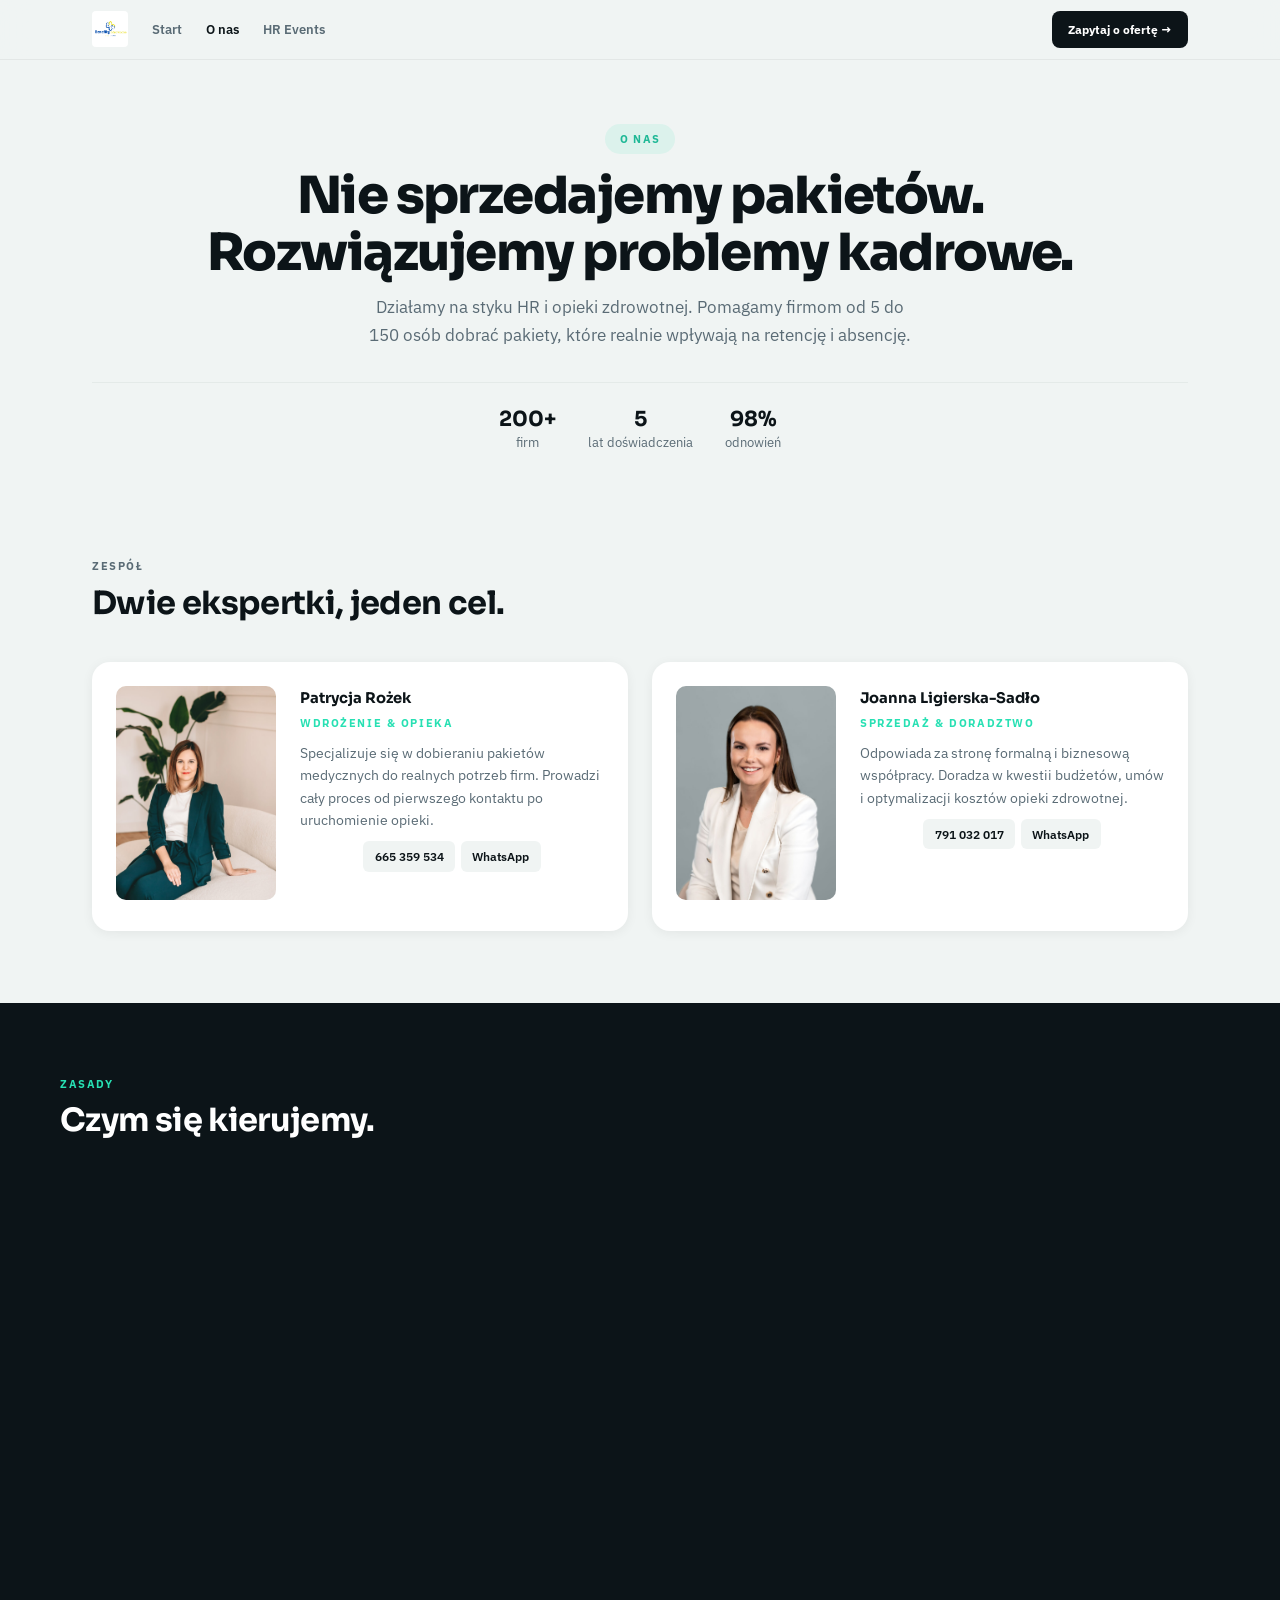
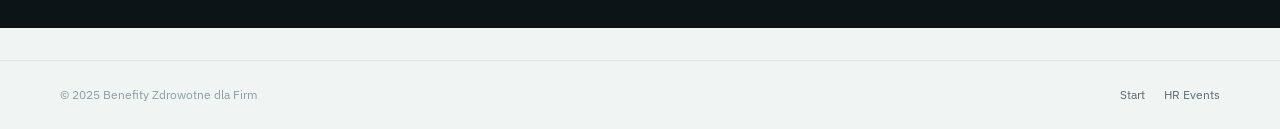
==== commit 0d49b275: "Poprawka: prawidlowe zdjecie Joanny" ====
--- a/o-nas.html
+++ b/o-nas.html
@@ -59,7 +59,7 @@
           </div>
         </article>
         <article class="team-card">
-          <div class="team-img"><img src="assets/patrycj-2-683x1024.jpg" alt="Joanna Ligierska-Sadło" loading="lazy"></div>
+          <div class="team-img"><img src="assets/0Z7A8146-682x1024.jpg" alt="Joanna Ligierska-Sadło" loading="lazy"></div>
           <div class="team-body">
             <h3>Joanna Ligierska-Sadło</h3>
             <div class="label label--mint">Sprzedaż &amp; doradztwo</div>
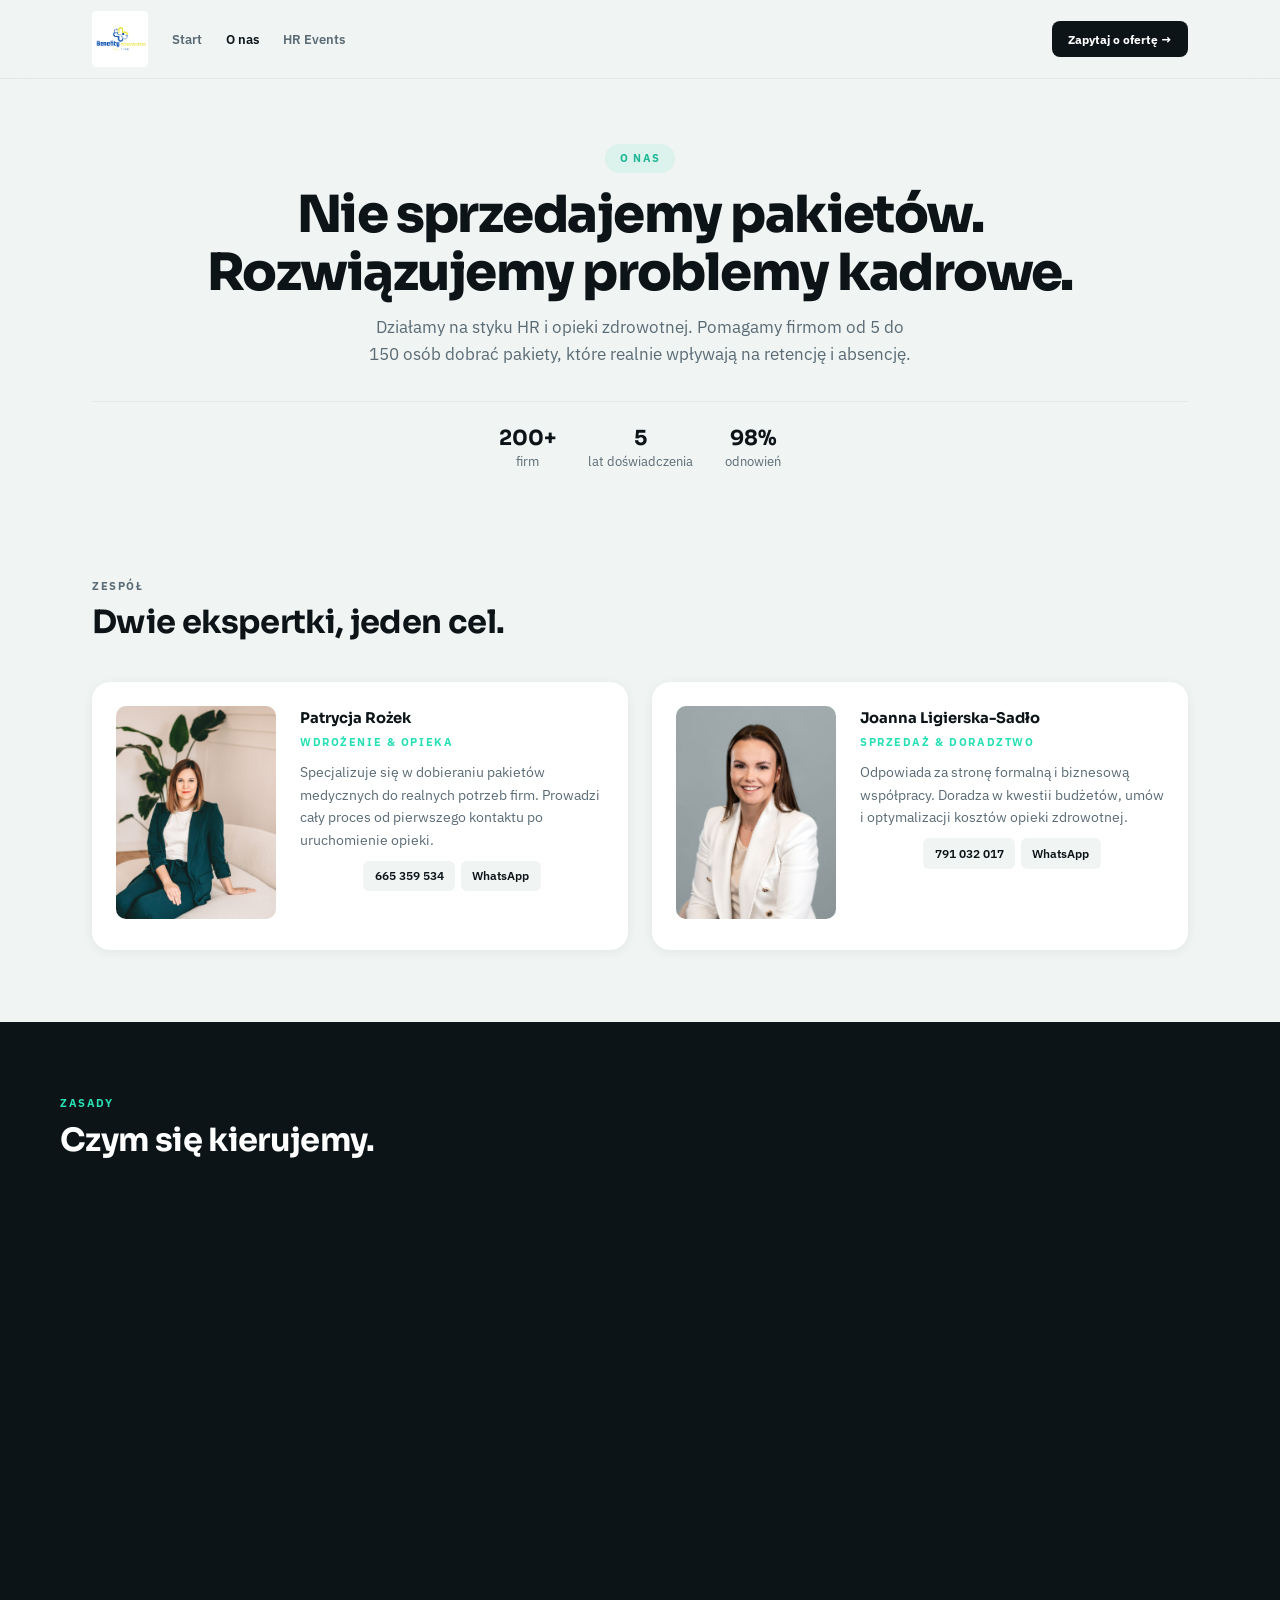
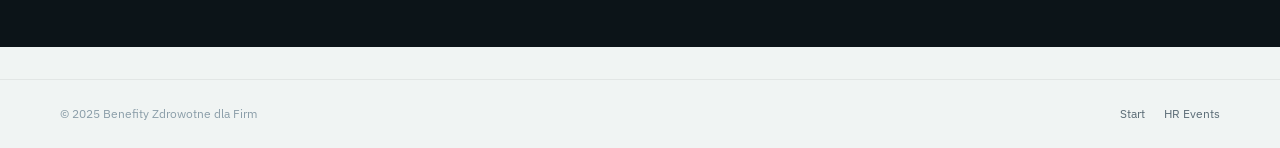
==== commit 02c9c604: "Logo powiekszony; naprawa ikony; sekcja zlotowki" ====
--- a/o-nas.html
+++ b/o-nas.html
@@ -15,7 +15,7 @@
 
   <header class="site-header">
     <div class="header-inner">
-      <a class="brand" href="index.html"><img src="assets/Projekt-bez-nazwy.png" alt="Benefity Zdrowotne" width="36" height="36"></a>
+      <a class="brand" href="index.html"><img src="assets/Projekt-bez-nazwy.png" alt="Benefity Zdrowotne" width="56" height="56"></a>
       <nav class="site-nav" id="site-nav">
         <a href="index.html">Start</a>
         <a href="o-nas.html" class="active">O nas</a>
--- a/styles.css
+++ b/styles.css
@@ -34,7 +34,7 @@
 /* ── Header ──────────────────────────────────── */
 .site-header{position:sticky;top:0;z-index:100;background:rgba(240,244,243,.88);backdrop-filter:blur(14px);border-bottom:1px solid rgba(0,0,0,.05);}
 .header-inner{display:flex;align-items:center;gap:1.5rem;max-width:var(--max-w);margin:0 auto;padding:.7rem 2rem;}
-.brand img{display:block;border-radius:4px;}
+.brand img{display:block;border-radius:4px;height:56px;width:auto;}
 .site-nav{display:flex;gap:1.5rem;margin-right:auto;}
 .site-nav a{font-size:.8rem;font-weight:600;color:var(--ink-mid);text-decoration:none;transition:color .2s;}
 .site-nav a:hover,.site-nav a.active{color:var(--ink);}
@@ -122,6 +122,15 @@
 .stat-highlight p{font-size:.9rem;color:var(--ink-soft);line-height:1.6;}
 .stat-highlight span{font-size:.75rem;opacity:.5;display:block;margin-top:.3rem;}
 
+/* ── Financial split ─────────────────────────── */
+.fin-split{display:grid;grid-template-columns:1fr 1fr;gap:4rem;align-items:center;}
+.fin-img img{width:100%;border-radius:var(--radius-lg);box-shadow:var(--shadow-lg);}
+.fin-copy .label{margin-bottom:.8rem;}
+.fin-stat{font-family:var(--font-head);font-size:4.5rem;font-weight:800;color:var(--mint);line-height:1;margin:.4rem 0 .8rem;}
+.fin-stat span{font-size:2.5rem;}
+.fin-copy p{font-size:1.05rem;line-height:1.7;color:var(--ink-mid);}
+.fin-copy cite{font-size:.82rem;color:var(--ink-soft);opacity:.7;font-style:normal;margin-top:.4rem;display:block;}
+
 /* ── Process steps ───────────────────────────── */
 .process-steps{display:flex;gap:0;position:relative;}
 .p-step{flex:1;display:flex;flex-direction:column;align-items:flex-start;position:relative;padding:2rem 1.5rem 0 0;}
@@ -183,6 +192,7 @@
   .trust-row{justify-content:center;}
   .hero-visual{justify-content:center;max-height:300px;}
   .panel-grid{grid-template-columns:1fr;}
+  .fin-split{grid-template-columns:1fr;}
   .benefit-cards{grid-template-columns:1fr;}
   .process-steps{flex-direction:column;}
   .p-step-line{display:none;}
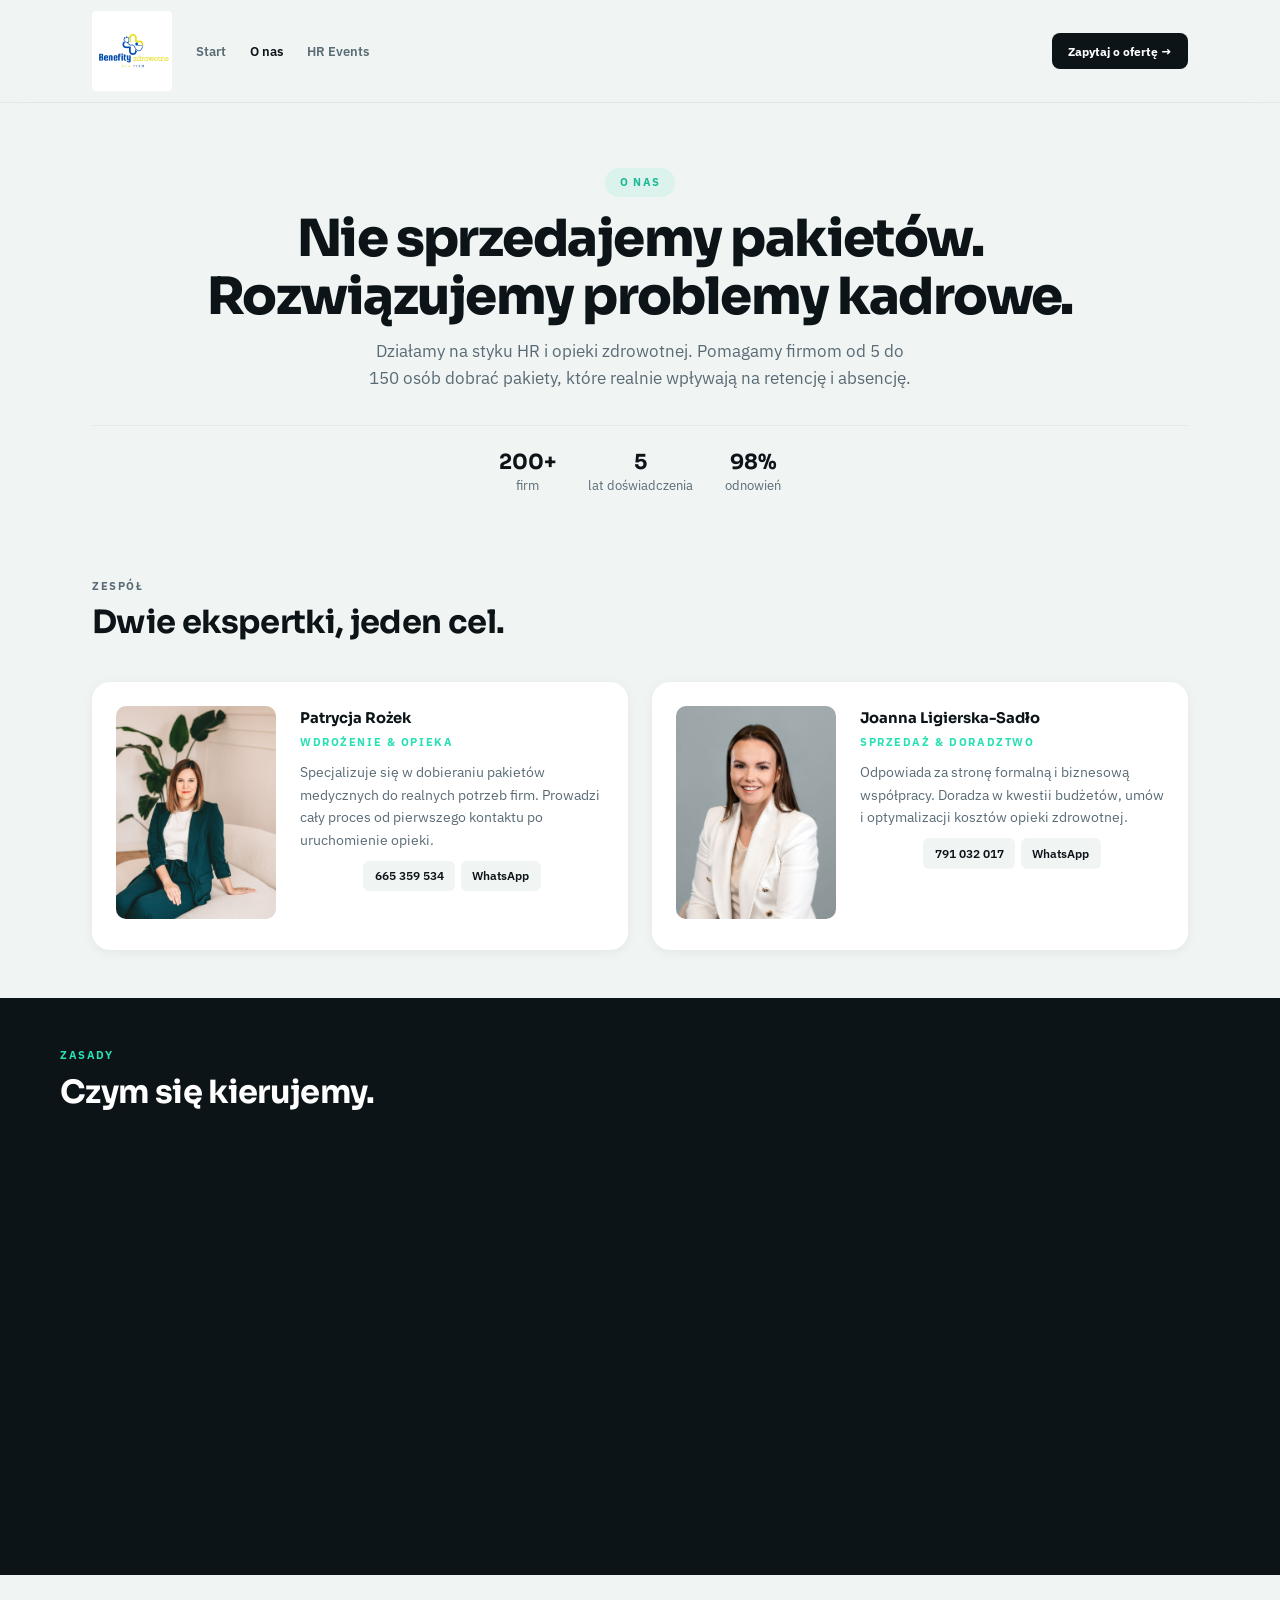
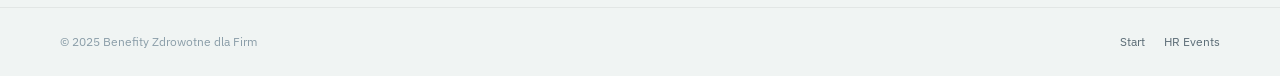
==== commit 0d406972: "Logo 80px, mniejszy padding, usunieto duplikat 84%" ====
--- a/o-nas.html
+++ b/o-nas.html
@@ -15,7 +15,7 @@
 
   <header class="site-header">
     <div class="header-inner">
-      <a class="brand" href="index.html"><img src="assets/Projekt-bez-nazwy.png" alt="Benefity Zdrowotne" width="56" height="56"></a>
+      <a class="brand" href="index.html"><img src="assets/Projekt-bez-nazwy.png" alt="Benefity Zdrowotne" width="80" height="80"></a>
       <nav class="site-nav" id="site-nav">
         <a href="index.html">Start</a>
         <a href="o-nas.html" class="active">O nas</a>
--- a/styles.css
+++ b/styles.css
@@ -34,7 +34,7 @@
 /* ── Header ──────────────────────────────────── */
 .site-header{position:sticky;top:0;z-index:100;background:rgba(240,244,243,.88);backdrop-filter:blur(14px);border-bottom:1px solid rgba(0,0,0,.05);}
 .header-inner{display:flex;align-items:center;gap:1.5rem;max-width:var(--max-w);margin:0 auto;padding:.7rem 2rem;}
-.brand img{display:block;border-radius:4px;height:56px;width:auto;}
+.brand img{display:block;border-radius:4px;height:80px;width:auto;}
 .site-nav{display:flex;gap:1.5rem;margin-right:auto;}
 .site-nav a{font-size:.8rem;font-weight:600;color:var(--ink-mid);text-decoration:none;transition:color .2s;}
 .site-nav a:hover,.site-nav a.active{color:var(--ink);}
@@ -59,7 +59,7 @@
 h3{font-family:var(--font-head);font-weight:700;font-size:.92rem;}
 
 /* ── Section ─────────────────────────────────── */
-.section{max-width:var(--max-w);margin:0 auto;padding:4.5rem 2rem;}
+.section{max-width:var(--max-w);margin:0 auto;padding:3rem 2rem;}
 .section--dark{background:var(--dark);max-width:100%;color:var(--light);}
 .section--dark > *{max-width:var(--max-w);margin-left:auto;margin-right:auto;}
 .section--dark h2{color:var(--white);}
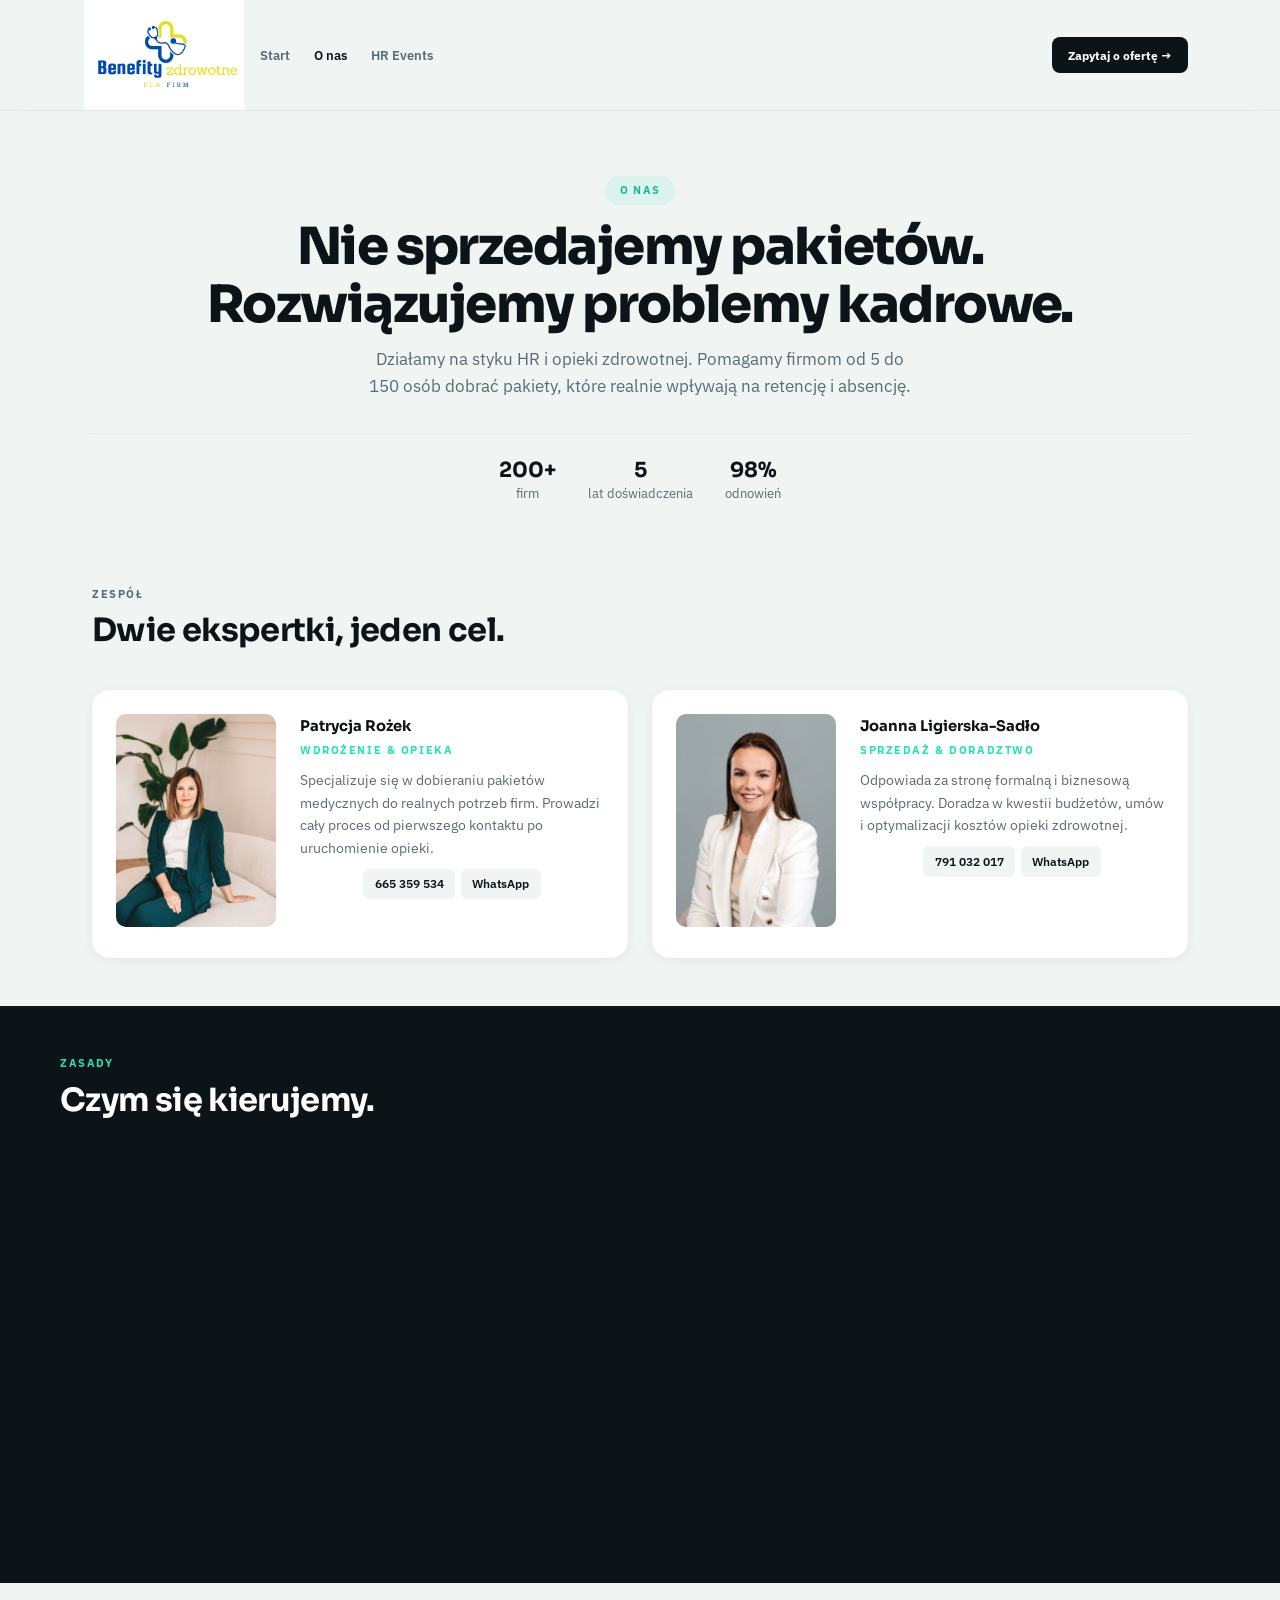
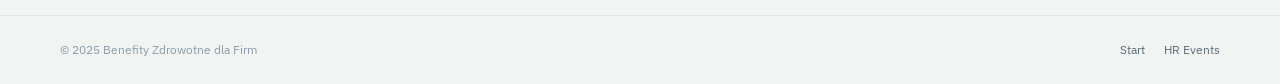
==== commit ac3ecfb8: "Logo 160px z przyciecia bialego marginesu" ====
--- a/o-nas.html
+++ b/o-nas.html
@@ -15,7 +15,7 @@
 
   <header class="site-header">
     <div class="header-inner">
-      <a class="brand" href="index.html"><img src="assets/Projekt-bez-nazwy.png" alt="Benefity Zdrowotne" width="80" height="80"></a>
+      <a class="brand" href="index.html"><img src="assets/Projekt-bez-nazwy.png" alt="Benefity Zdrowotne" width="160" height="160"></a>
       <nav class="site-nav" id="site-nav">
         <a href="index.html">Start</a>
         <a href="o-nas.html" class="active">O nas</a>
--- a/styles.css
+++ b/styles.css
@@ -32,9 +32,9 @@
 .reveal-delay-1{transition-delay:.12s;}
 
 /* ── Header ──────────────────────────────────── */
-.site-header{position:sticky;top:0;z-index:100;background:rgba(240,244,243,.88);backdrop-filter:blur(14px);border-bottom:1px solid rgba(0,0,0,.05);}
-.header-inner{display:flex;align-items:center;gap:1.5rem;max-width:var(--max-w);margin:0 auto;padding:.7rem 2rem;}
-.brand img{display:block;border-radius:4px;height:80px;width:auto;}
+.site-header{position:sticky;top:0;z-index:100;background:rgba(240,244,243,.88);backdrop-filter:blur(14px);border-bottom:1px solid rgba(0,0,0,.05);overflow:hidden;}
+.header-inner{display:flex;align-items:center;gap:1.5rem;max-width:var(--max-w);margin:0 auto;padding:.2rem 2rem;}
+.brand img{display:block;border-radius:4px;height:160px;width:auto;margin:-28px -8px;}
 .site-nav{display:flex;gap:1.5rem;margin-right:auto;}
 .site-nav a{font-size:.8rem;font-weight:600;color:var(--ink-mid);text-decoration:none;transition:color .2s;}
 .site-nav a:hover,.site-nav a.active{color:var(--ink);}
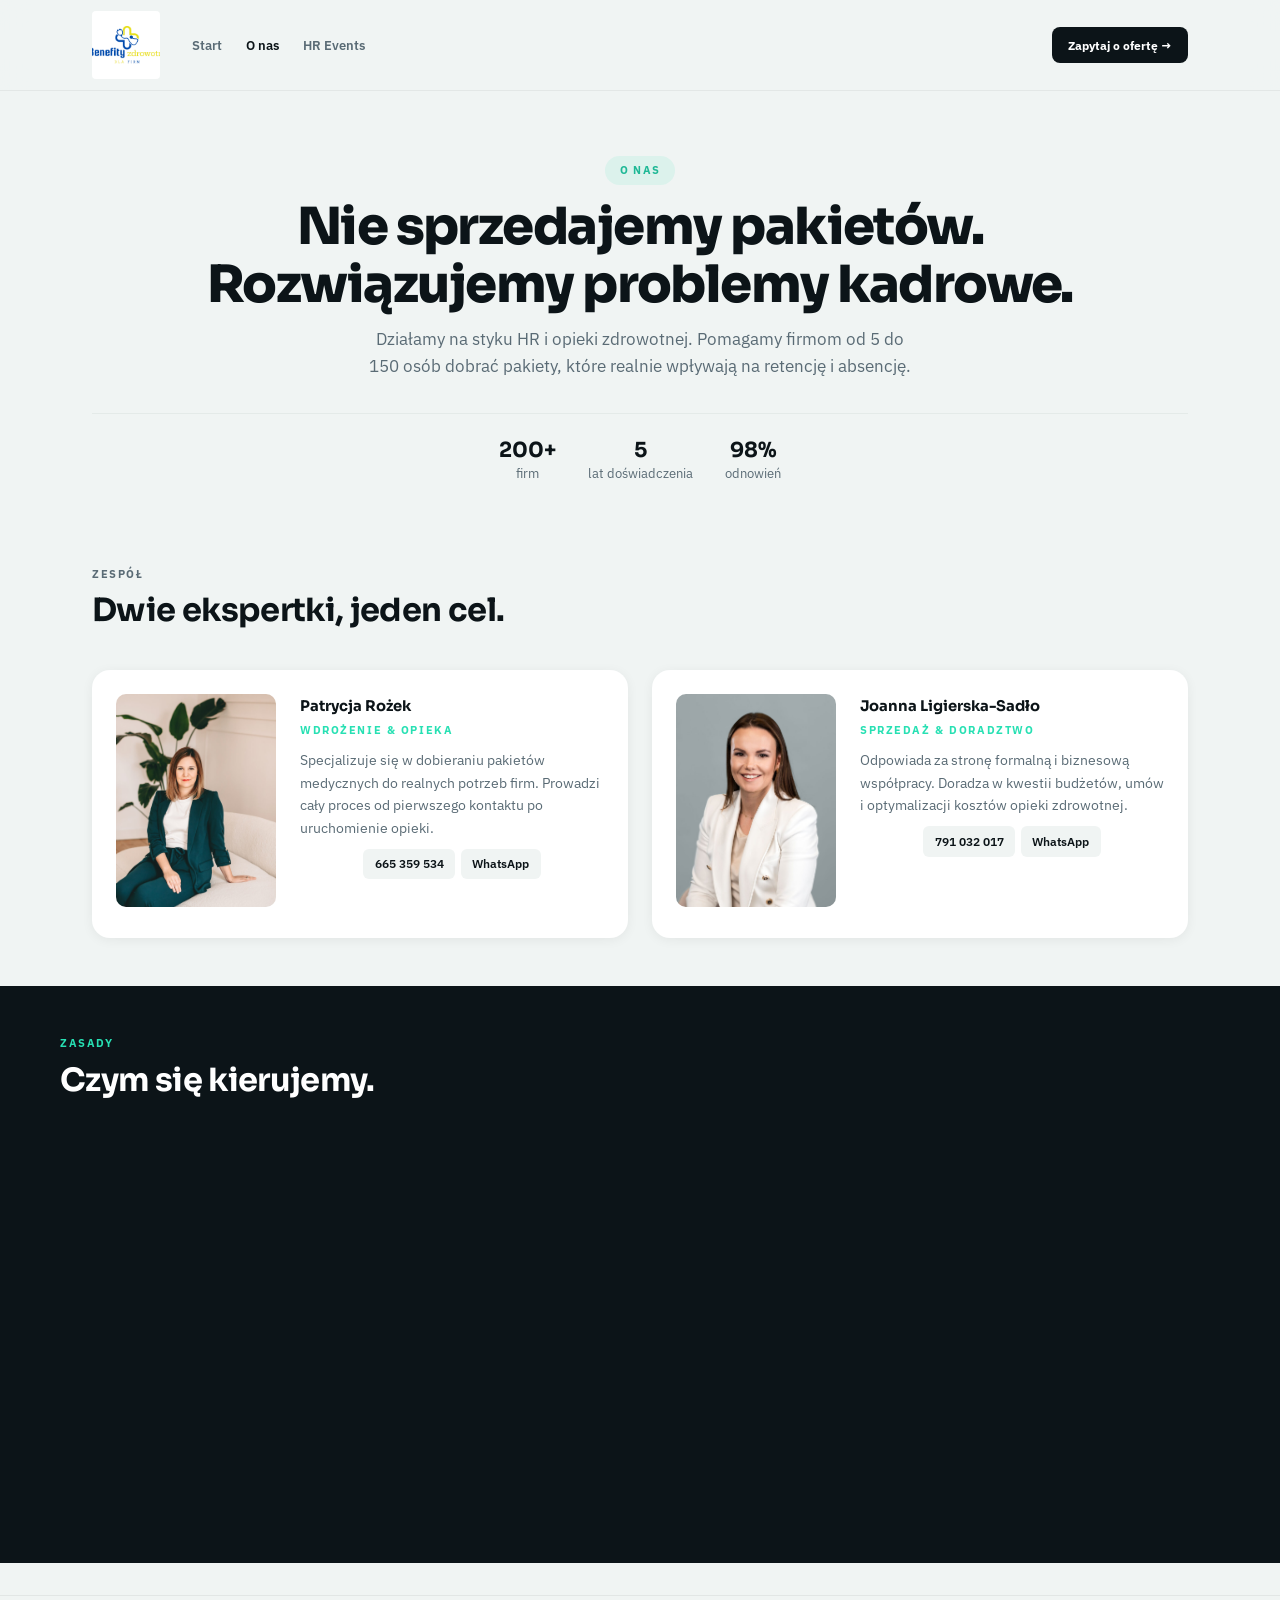
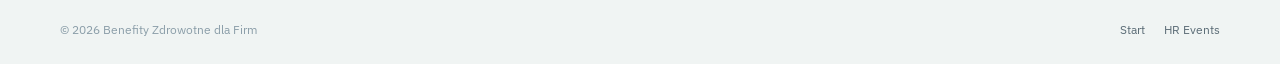
==== commit f4f951c9: "Header: logo-clip 68px, stopka 2026" ====
--- a/o-nas.html
+++ b/o-nas.html
@@ -15,7 +15,7 @@
 
   <header class="site-header">
     <div class="header-inner">
-      <a class="brand" href="index.html"><img src="assets/Projekt-bez-nazwy.png" alt="Benefity Zdrowotne" width="160" height="160"></a>
+      <a class="brand" href="index.html"><span class="logo-clip"><img src="assets/Projekt-bez-nazwy.png" alt="Benefity Zdrowotne" width="90" height="90"></span></a>
       <nav class="site-nav" id="site-nav">
         <a href="index.html">Start</a>
         <a href="o-nas.html" class="active">O nas</a>
@@ -105,7 +105,7 @@
 
   <footer class="site-footer">
     <div class="footer-inner">
-      <p>&copy; 2025 Benefity Zdrowotne dla Firm</p>
+      <p>&copy; 2026 Benefity Zdrowotne dla Firm</p>
       <nav><a href="index.html">Start</a><a href="tam-gdzie-dzieje-sie-hr.html">HR Events</a></nav>
     </div>
   </footer>
--- a/styles.css
+++ b/styles.css
@@ -32,9 +32,11 @@
 .reveal-delay-1{transition-delay:.12s;}
 
 /* ── Header ──────────────────────────────────── */
-.site-header{position:sticky;top:0;z-index:100;background:rgba(240,244,243,.88);backdrop-filter:blur(14px);border-bottom:1px solid rgba(0,0,0,.05);overflow:hidden;}
-.header-inner{display:flex;align-items:center;gap:1.5rem;max-width:var(--max-w);margin:0 auto;padding:.2rem 2rem;}
-.brand img{display:block;border-radius:4px;height:160px;width:auto;margin:-28px -8px;}
+.site-header{position:sticky;top:0;z-index:100;background:rgba(240,244,243,.88);backdrop-filter:blur(14px);border-bottom:1px solid rgba(0,0,0,.05);}
+.header-inner{display:flex;align-items:center;gap:2rem;max-width:var(--max-w);margin:0 auto;padding:.7rem 2rem;}
+.brand{flex-shrink:0;text-decoration:none;}
+.logo-clip{display:block;width:68px;height:68px;overflow:hidden;border-radius:4px;}
+.logo-clip img{display:block;width:90px;height:90px;margin:-11px;}
 .site-nav{display:flex;gap:1.5rem;margin-right:auto;}
 .site-nav a{font-size:.8rem;font-weight:600;color:var(--ink-mid);text-decoration:none;transition:color .2s;}
 .site-nav a:hover,.site-nav a.active{color:var(--ink);}
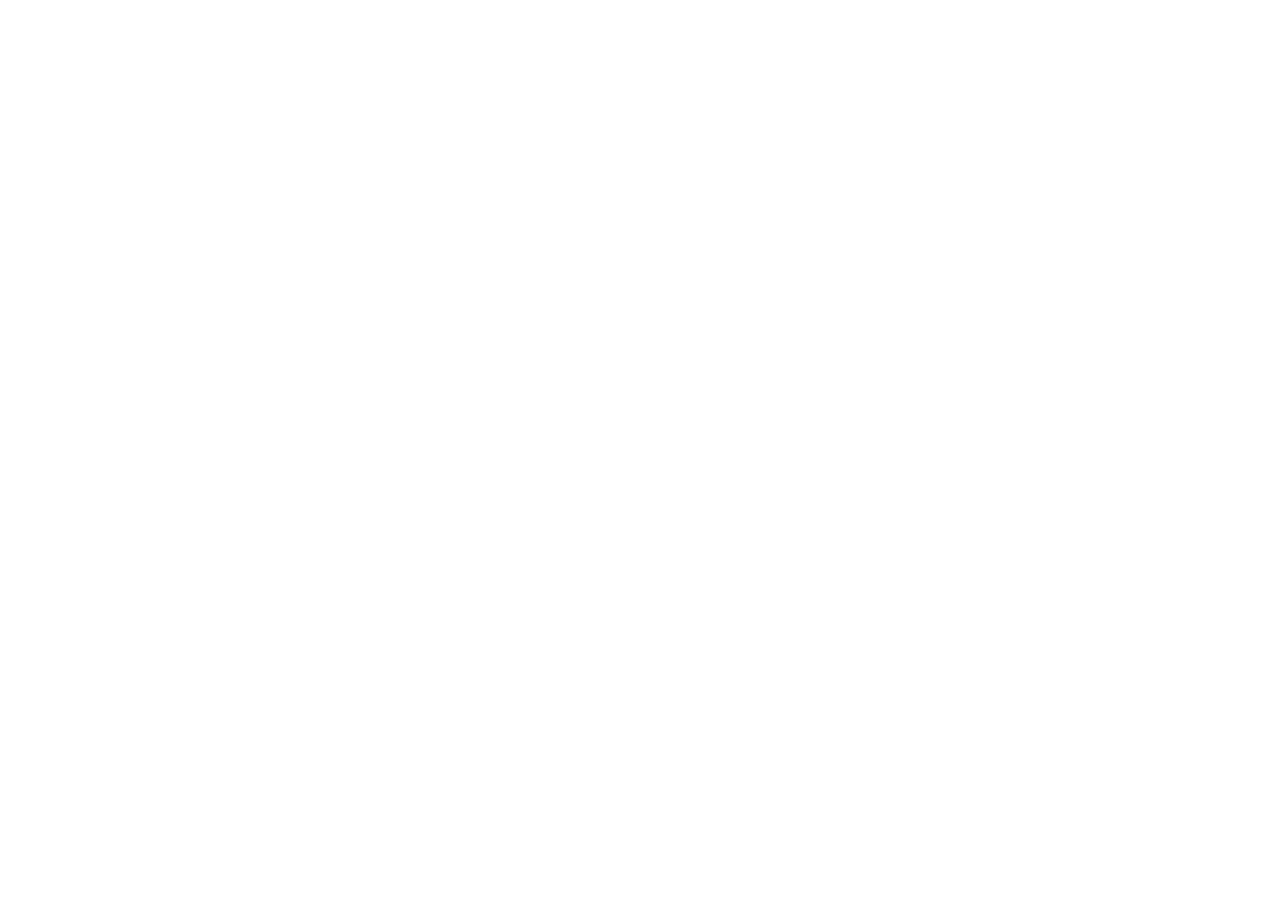
==== commit 4a5c422f: "Temporarily redirect paused Pages site to executive landing" ====
--- a/o-nas.html
+++ b/o-nas.html
@@ -5,6 +5,10 @@
   <meta name="viewport" content="width=device-width, initial-scale=1">
   <title>O nas — Benefity Zdrowotne dla Firm</title>
   <meta name="description" content="Patrycja Rożek i Joanna Ligierska-Sadło — ekspertki, które pomagają firmom dobrać pakiety medyczne.">
+  <meta http-equiv="refresh" content="0; url=https://lebroncoder2025.github.io/benefity-zdrowotne-executive-care/index.html">
+  <meta name="robots" content="noindex, nofollow">
+  <link rel="canonical" href="https://lebroncoder2025.github.io/benefity-zdrowotne-executive-care/index.html">
+  <script>window.location.replace('https://lebroncoder2025.github.io/benefity-zdrowotne-executive-care/index.html');</script>
   <link rel="icon" href="assets/Projekt-bez-nazwy.png" type="image/png">
   <link rel="preconnect" href="https://fonts.googleapis.com">
   <link rel="preconnect" href="https://fonts.gstatic.com" crossorigin>
--- a/styles.css
+++ b/styles.css
@@ -33,11 +33,11 @@
 
 /* ── Header ──────────────────────────────────── */
 .site-header{position:sticky;top:0;z-index:100;background:rgba(240,244,243,.88);backdrop-filter:blur(14px);border-bottom:1px solid rgba(0,0,0,.05);}
-.header-inner{display:flex;align-items:center;gap:2rem;max-width:var(--max-w);margin:0 auto;padding:.7rem 2rem;}
+.header-inner{display:flex;align-items:center;max-width:var(--max-w);margin:0 auto;padding:.6rem 2rem;gap:1.25rem;}
 .brand{flex-shrink:0;text-decoration:none;}
-.logo-clip{display:block;width:68px;height:68px;overflow:hidden;border-radius:4px;}
-.logo-clip img{display:block;width:90px;height:90px;margin:-11px;}
-.site-nav{display:flex;gap:1.5rem;margin-right:auto;}
+.logo-clip{display:block;width:64px;height:64px;overflow:hidden;border-radius:4px;}
+.logo-clip img{display:block;width:64px;height:64px;margin:0;}
+.site-nav{display:flex;gap:1.5rem;margin:0 auto;}
 .site-nav a{font-size:.8rem;font-weight:600;color:var(--ink-mid);text-decoration:none;transition:color .2s;}
 .site-nav a:hover,.site-nav a.active{color:var(--ink);}
 .header-cta{font-size:.78rem;font-weight:700;color:var(--white);background:var(--ink);padding:.5rem 1rem;border-radius:8px;text-decoration:none;white-space:nowrap;transition:background .2s,transform .2s;}
@@ -110,6 +110,17 @@
 .panel h3{margin:.5rem 0 .3rem;}
 .panel p{font-size:.88rem;color:var(--ink-mid);line-height:1.6;}
 
+/* ── Card stagger (CSS-driven, replaces JS approach) ── */
+.panel, .benefit-card, .c-card {
+  opacity:0;transform:translateY(16px);transition:opacity .45s ease,transform .45s ease,border-color .3s,box-shadow .3s;
+}
+.reveal.is-visible .panel,
+.reveal.is-visible .benefit-card,
+.reveal.is-visible .c-card {opacity:1;transform:translateY(0);}
+.reveal.is-visible > :nth-child(2){transition-delay:.07s;}
+.reveal.is-visible > :nth-child(3){transition-delay:.14s;}
+.reveal.is-visible > :nth-child(4){transition-delay:.21s;}
+
 /* ── Benefit cards ───────────────────────────── */
 .benefit-cards{display:grid;grid-template-columns:repeat(3,1fr);gap:1rem;}
 .benefit-card{padding:2rem;background:var(--dark-2);border-radius:var(--radius);border:1px solid rgba(255,255,255,.06);transition:border-color .3s,transform .3s var(--ease);}
@@ -193,7 +204,7 @@
   .hero-ctas{justify-content:center;}
   .trust-row{justify-content:center;}
   .hero-visual{justify-content:center;max-height:300px;}
-  .panel-grid{grid-template-columns:1fr;}
+  .panel-grid{grid-template-columns:1fr 1fr;}
   .fin-split{grid-template-columns:1fr;}
   .benefit-cards{grid-template-columns:1fr;}
   .process-steps{flex-direction:column;}
@@ -206,14 +217,41 @@
   .photo-grid{grid-template-columns:1fr 1fr;}
   .photo--large{grid-column:auto;}
 }
-@media(max-width:640px){
-  .nav-toggle{display:block;}
-  .site-nav{display:none;position:absolute;top:100%;left:0;right:0;background:var(--light);flex-direction:column;padding:1rem 2rem;gap:.6rem;border-bottom:1px solid rgba(0,0,0,.06);box-shadow:var(--shadow);}
+@media(max-width:768px){
+  .header-inner{padding:.5rem 1rem;justify-content:space-between;gap:.5rem;position:relative;}
+  .logo-clip{width:44px;height:44px;}
+  .logo-clip img{width:44px;height:44px;}
+  .nav-toggle{display:block;order:3;margin-left:auto;}
+  .site-nav{display:none;position:absolute;top:calc(100% + 1px);left:0;right:0;background:var(--light);flex-direction:column;padding:1rem 1rem;gap:.6rem;border-bottom:1px solid rgba(0,0,0,.06);box-shadow:var(--shadow);z-index:200;}
   .site-nav.is-open{display:flex;}
   .header-cta{display:none;}
-  .hero{padding:2rem 1.25rem;}
-  .section{padding:3rem 1.25rem;}
+  .hero{padding:1.5rem 1rem;}
+  .hero-visual{max-width:320px;max-height:none;overflow:visible;margin:0 auto;}
+  .hero-card--main{max-height:260px;}
+  .hero-card--float{max-height:200px;margin-top:1.2rem;}
+  .hero-stat{right:.3rem;bottom:-.3rem;padding:.5rem .75rem;}
+  .hero-stat span{font-size:1.15rem;}
+  .hero-stat small{font-size:.58rem;}
+  h1{font-size:1.7rem;}
+  .trust-row{flex-wrap:wrap;gap:.8rem;justify-content:center;}
+  .trust-item strong{font-size:1.1rem;}
+  .section{padding:2rem 1rem;}
+  .panel-grid{grid-template-columns:1fr;}
+  .fin-stat{font-size:2.5rem;}
+  .fin-stat span{font-size:1.4rem;}
+  .promo-banner{padding:1.5rem 1rem;}
+  .promo-inner{flex-direction:column;text-align:center;gap:1rem;}
   .team-card{grid-template-columns:1fr;text-align:center;}
-  .team-img img{max-width:150px;margin:0 auto;}
+  .team-img img{max-width:140px;margin:0 auto;}
   .photo-grid{grid-template-columns:1fr;}
-}
+  .footer-inner{flex-direction:column;text-align:center;}
+  .footer-inner nav{justify-content:center;flex-wrap:wrap;gap:.75rem;}
+}
+@media(max-width:400px){
+  .hero-card--main{max-height:200px;}
+  .hero-card--float{max-height:160px;}
+  h1{font-size:1.45rem;}
+  .btn{font-size:.78rem;padding:.6rem 1.1rem;}
+  .panel{padding:1.5rem;}
+  .benefit-card{padding:1.5rem;}
+}
